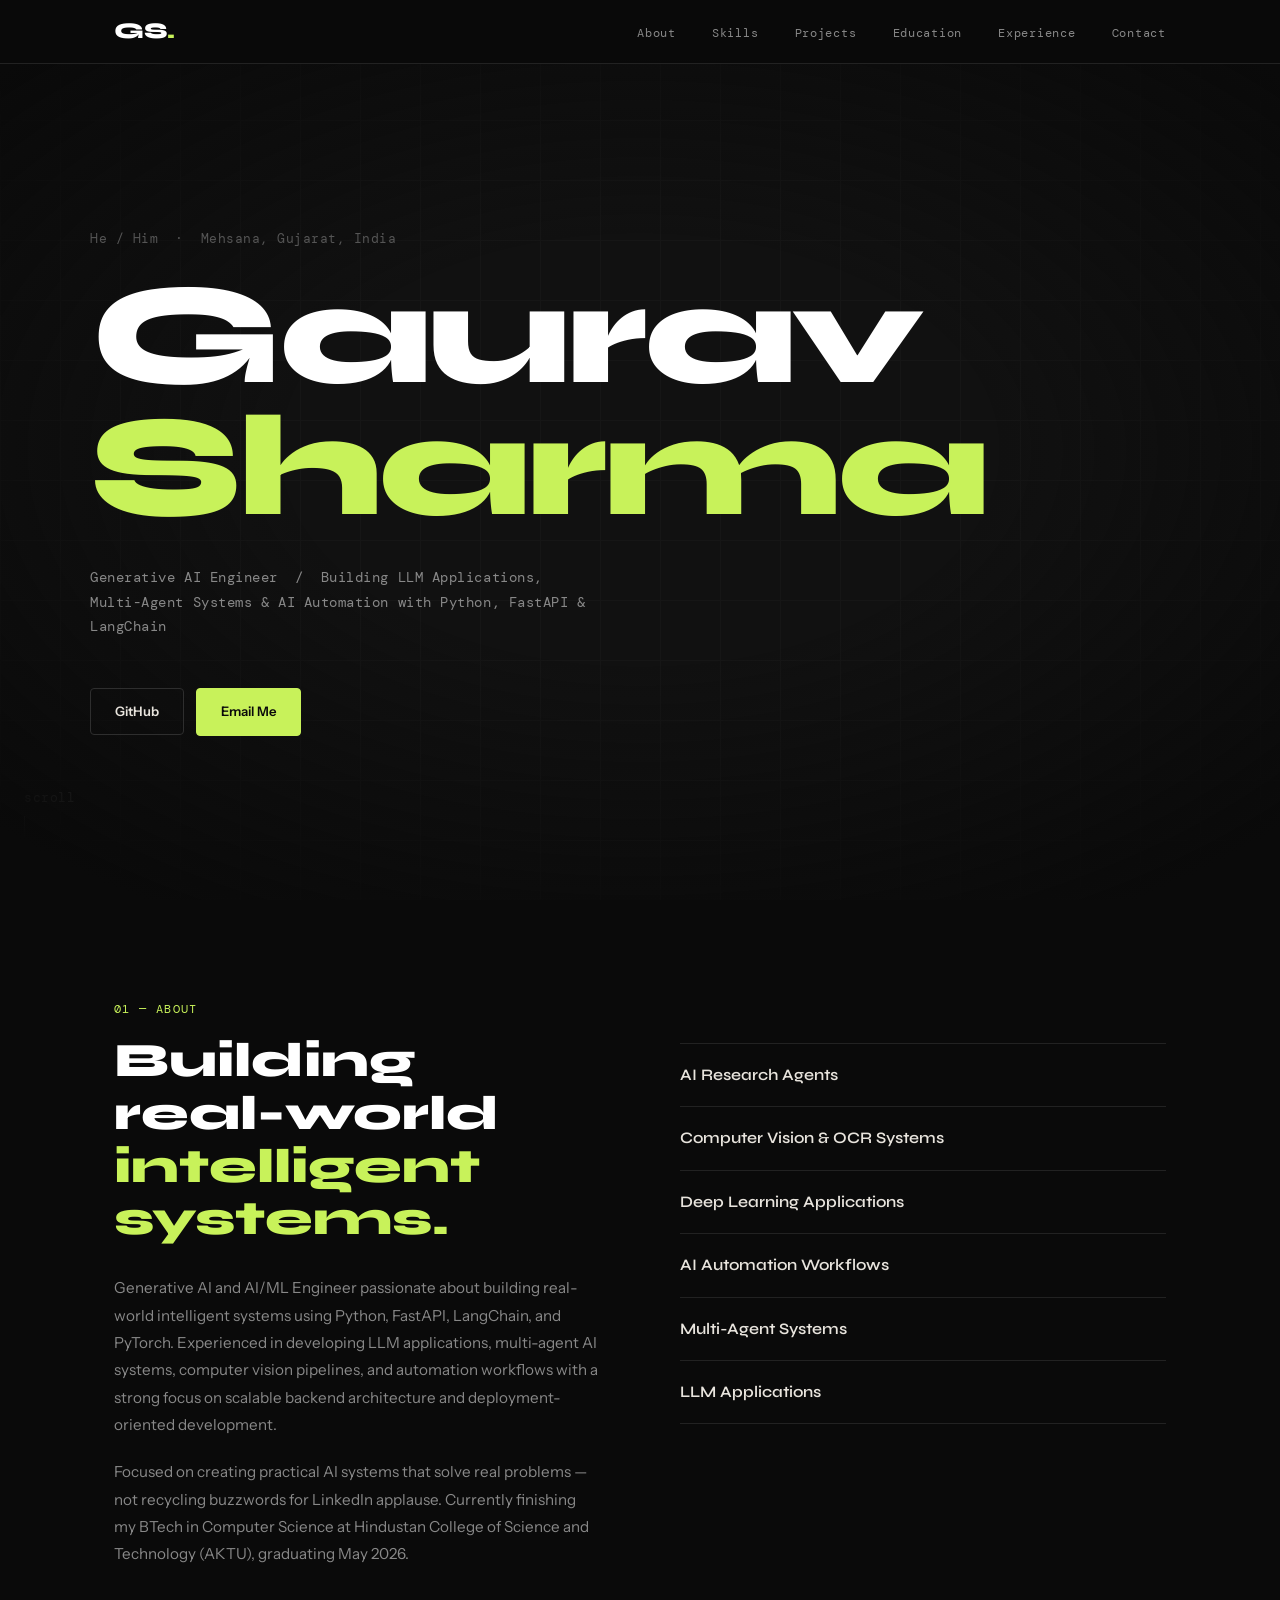
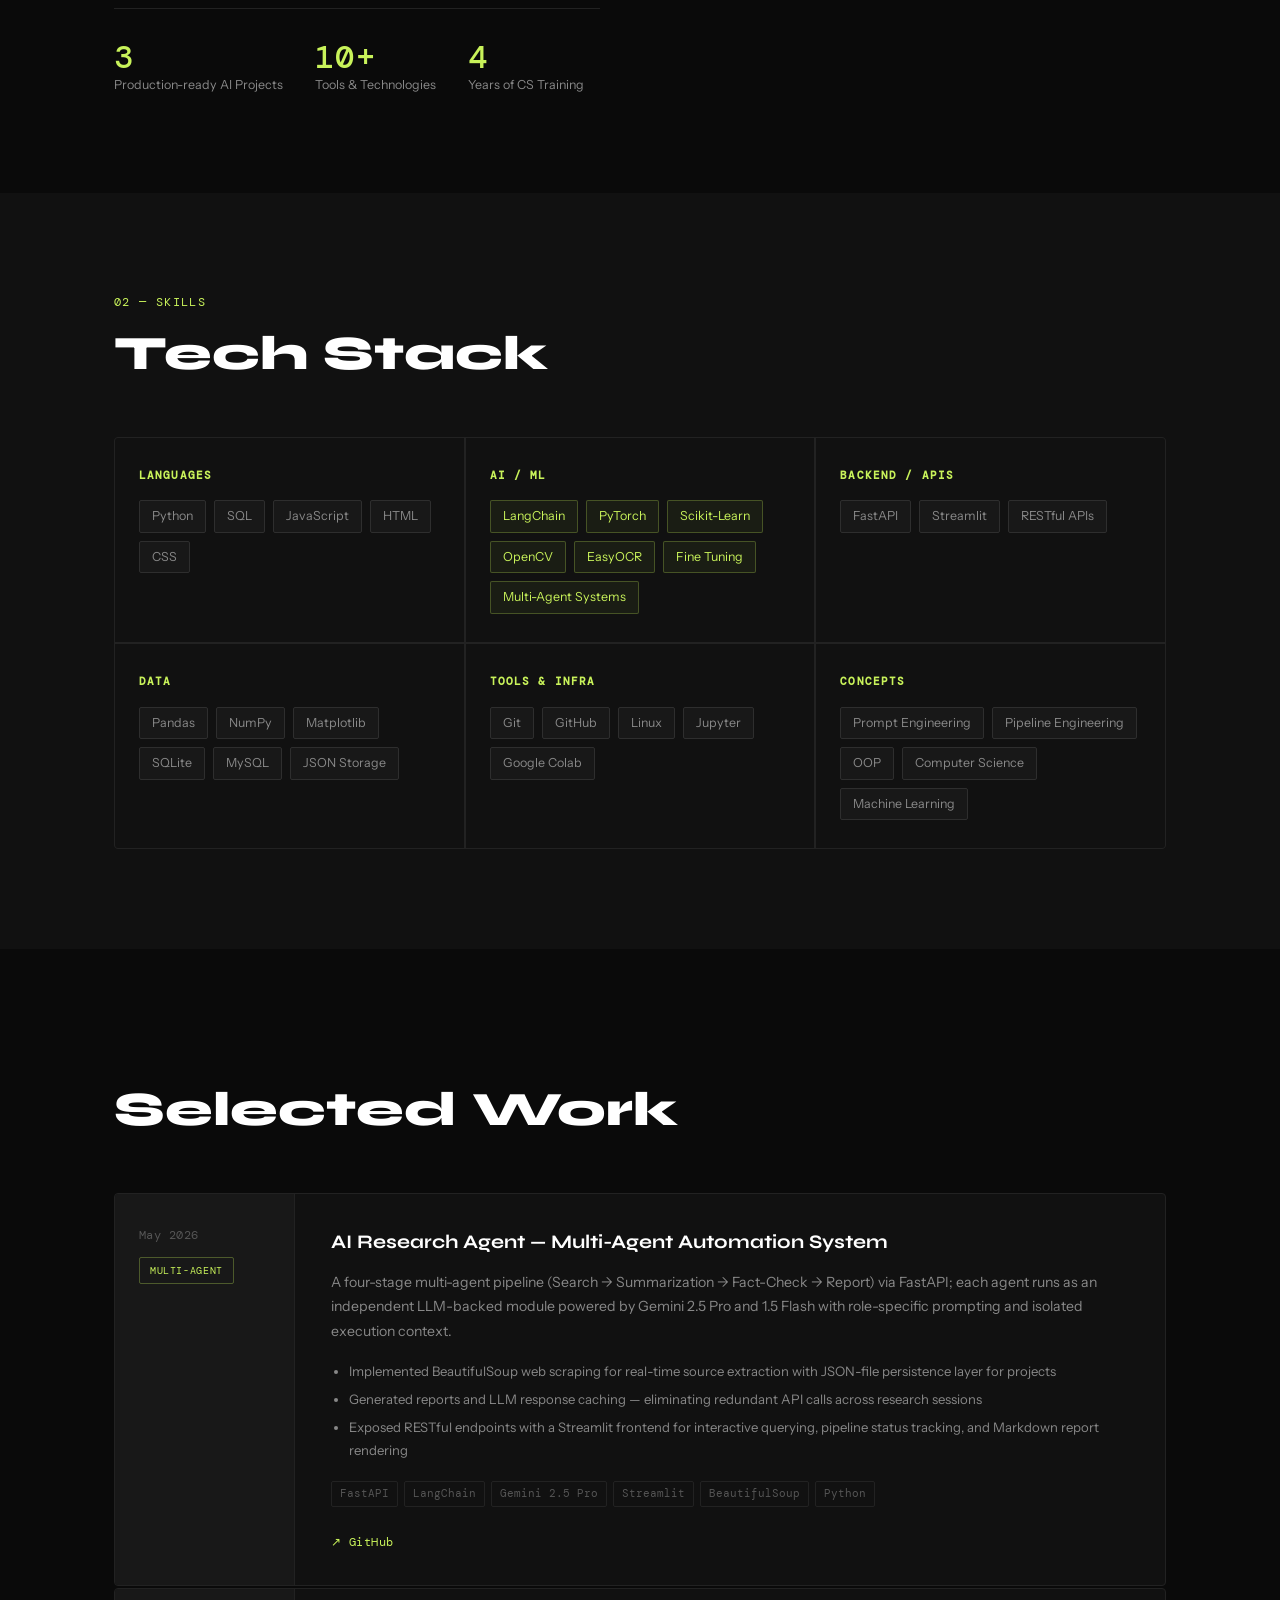
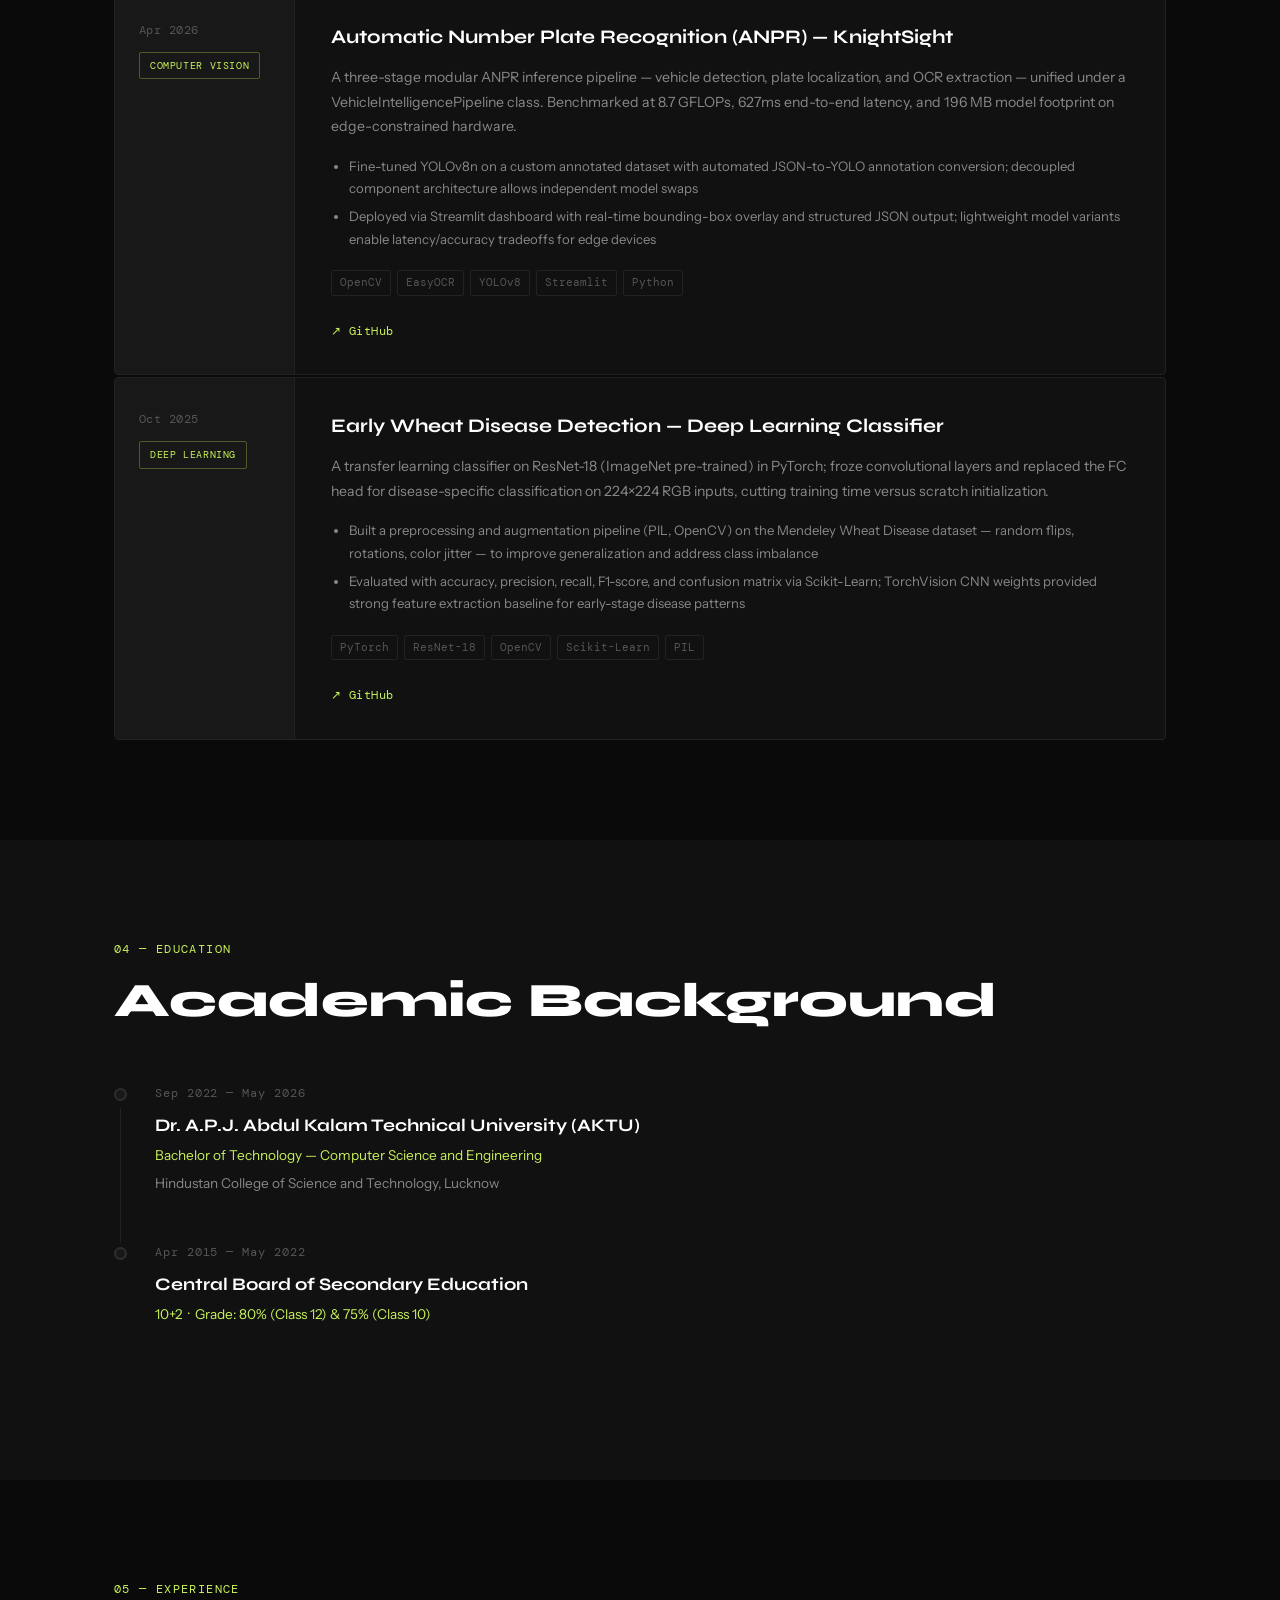
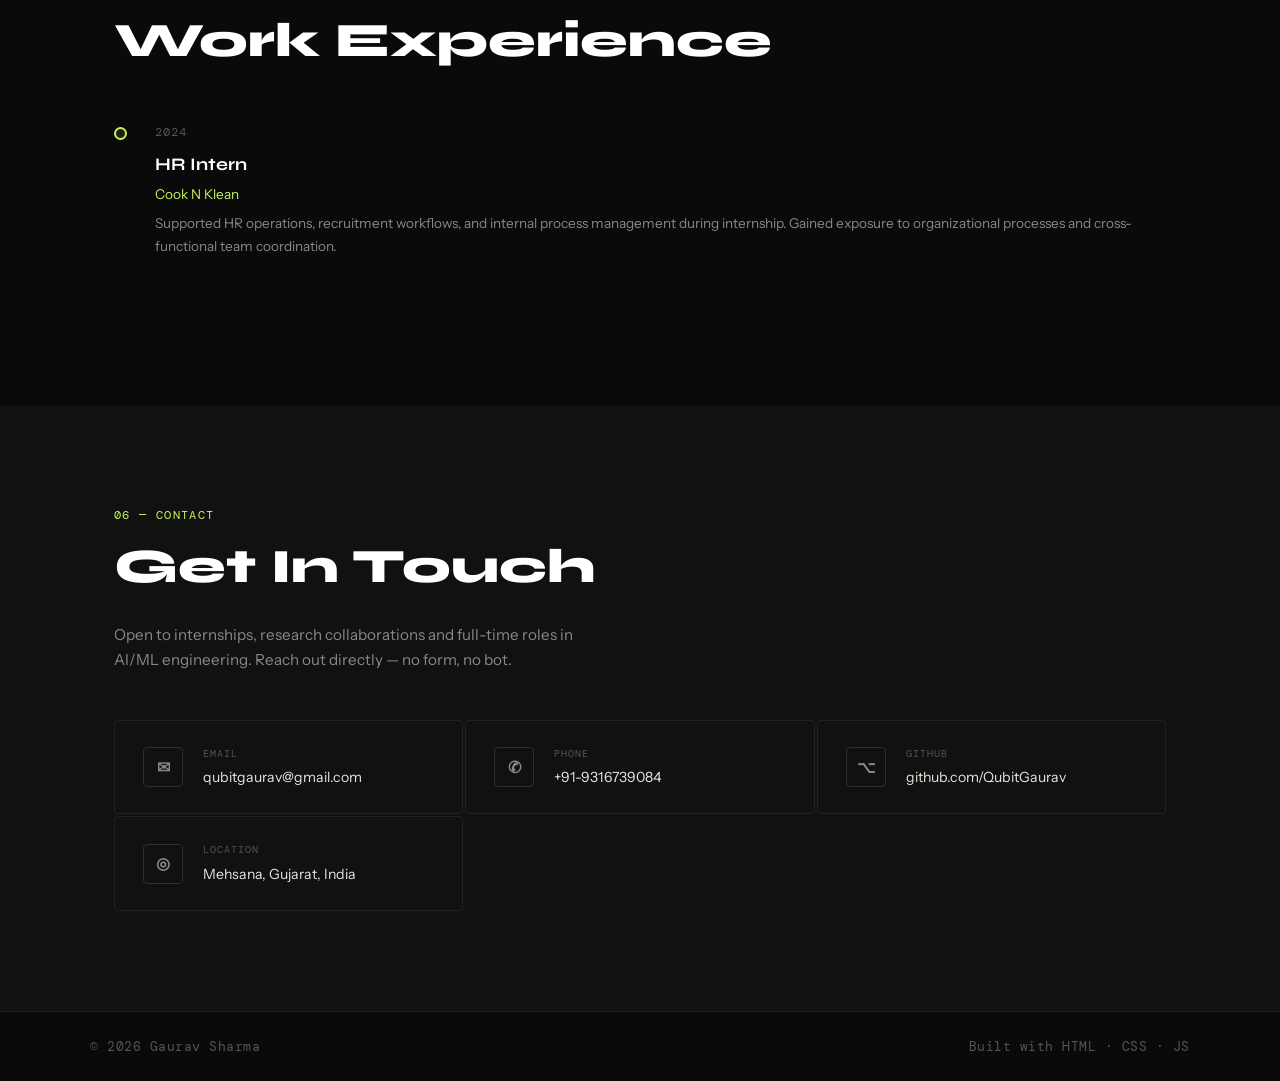
==== index.html @ 3c61085f "Adding Files" ====
<!DOCTYPE html>
<html lang="en">
<head>
  <meta charset="UTF-8" />
  <meta name="viewport" content="width=device-width, initial-scale=1.0" />
  <title>Gaurav Sharma — Generative AI Engineer</title>
  <link rel="stylesheet" href="style.css" />
  <link rel="preconnect" href="https://fonts.googleapis.com" />
  <link href="https://fonts.googleapis.com/css2?family=Syne:wght@400;600;700;800&family=DM+Mono:wght@300;400;500&family=Instrument+Sans:wght@400;500;600&display=swap" rel="stylesheet" />
</head>
<body>

  <!-- ============ NAVIGATION ============ -->
  <nav id="navbar">
    <div class="nav-inner">
      <a href="#hero" class="nav-logo">GS<span class="dot">.</span></a>
      <button class="hamburger" id="hamburger" aria-label="Toggle menu">
        <span></span><span></span><span></span>
      </button>
      <ul class="nav-links" id="nav-links">
        <li><a href="#about">About</a></li>
        <li><a href="#skills">Skills</a></li>
        <li><a href="#projects">Projects</a></li>
        <li><a href="#education">Education</a></li>
        <li><a href="#experience">Experience</a></li>
        <li><a href="#contact">Contact</a></li>
      </ul>
    </div>
  </nav>

  <!-- ============ HERO ============ -->
  <section id="hero">
    <div class="hero-bg-grid"></div>
    <div class="hero-content">
      <p class="hero-tag mono">He / Him &nbsp;·&nbsp; Mehsana, Gujarat, India</p>
      <h1 class="hero-name">Gaurav<br /><em>Sharma</em></h1>
      <p class="hero-title mono">
        Generative AI Engineer &nbsp;/&nbsp; Building LLM Applications,<br />
        Multi-Agent Systems &amp; AI Automation with Python, FastAPI &amp; LangChain
      </p>
      <div class="hero-cta">
        <a href="https://github.com/QubitGaurav" target="_blank" class="btn btn-outline">GitHub</a>
        <a href="mailto:qubitgaurav@gmail.com" class="btn btn-solid">Email Me</a>
      </div>
    </div>
    <div class="hero-scroll-indicator">
      <span class="mono">scroll</span>
      <div class="scroll-line"></div>
    </div>
  </section>

  <!-- ============ ABOUT ============ -->
  <section id="about">
    <div class="container">
      <div class="section-label mono">01 — About</div>
      <div class="about-grid">
        <div class="about-text">
          <h2>Building real-world<br /><em>intelligent systems.</em></h2>
          <p>
            Generative AI and AI/ML Engineer passionate about building real-world intelligent
            systems using Python, FastAPI, LangChain, and PyTorch. Experienced in developing
            LLM applications, multi-agent AI systems, computer vision pipelines, and automation
            workflows with a strong focus on scalable backend architecture and deployment-oriented
            development.
          </p>
          <p>
            Focused on creating practical AI systems that solve real problems — not recycling
            buzzwords for LinkedIn applause. Currently finishing my BTech in Computer Science
            at Hindustan College of Science and Technology (AKTU), graduating May 2026.
          </p>
          <div class="about-highlights">
            <div class="highlight-item">
              <span class="highlight-num mono">3</span>
              <span>Production-ready AI Projects</span>
            </div>
            <div class="highlight-item">
              <span class="highlight-num mono">10+</span>
              <span>Tools &amp; Technologies</span>
            </div>
            <div class="highlight-item">
              <span class="highlight-num mono">4</span>
              <span>Years of CS Training</span>
            </div>
          </div>
        </div>
        <div class="about-domains">
          <div class="domain-card">AI Research Agents</div>
          <div class="domain-card">Computer Vision &amp; OCR Systems</div>
          <div class="domain-card">Deep Learning Applications</div>
          <div class="domain-card">AI Automation Workflows</div>
          <div class="domain-card">Multi-Agent Systems</div>
          <div class="domain-card">LLM Applications</div>
        </div>
      </div>
    </div>
  </section>

  <!-- ============ SKILLS ============ -->
  <section id="skills">
    <div class="container">
      <div class="section-label mono">02 — Skills</div>
      <h2>Tech Stack</h2>

      <div class="skills-grid">
        <!-- Languages -->
        <div class="skill-group">
          <h3 class="mono">Languages</h3>
          <div class="skill-tags">
            <span class="tag">Python</span>
            <span class="tag">SQL</span>
            <span class="tag">JavaScript</span>
            <span class="tag">HTML</span>
            <span class="tag">CSS</span>
          </div>
        </div>

        <!-- AI / ML -->
        <div class="skill-group">
          <h3 class="mono">AI / ML</h3>
          <div class="skill-tags">
            <span class="tag accent">LangChain</span>
            <span class="tag accent">PyTorch</span>
            <span class="tag accent">Scikit-Learn</span>
            <span class="tag accent">OpenCV</span>
            <span class="tag accent">EasyOCR</span>
            <span class="tag accent">Fine Tuning</span>
            <span class="tag accent">Multi-Agent Systems</span>
          </div>
        </div>

        <!-- Backend / APIs -->
        <div class="skill-group">
          <h3 class="mono">Backend / APIs</h3>
          <div class="skill-tags">
            <span class="tag">FastAPI</span>
            <span class="tag">Streamlit</span>
            <span class="tag">RESTful APIs</span>
          </div>
        </div>

        <!-- Data -->
        <div class="skill-group">
          <h3 class="mono">Data</h3>
          <div class="skill-tags">
            <span class="tag">Pandas</span>
            <span class="tag">NumPy</span>
            <span class="tag">Matplotlib</span>
            <span class="tag">SQLite</span>
            <span class="tag">MySQL</span>
            <span class="tag">JSON Storage</span>
          </div>
        </div>

        <!-- Tools & Infra -->
        <div class="skill-group">
          <h3 class="mono">Tools &amp; Infra</h3>
          <div class="skill-tags">
            <span class="tag">Git</span>
            <span class="tag">GitHub</span>
            <span class="tag">Linux</span>
            <span class="tag">Jupyter</span>
            <span class="tag">Google Colab</span>
          </div>
        </div>

        <!-- Concepts -->
        <div class="skill-group">
          <h3 class="mono">Concepts</h3>
          <div class="skill-tags">
            <span class="tag">Prompt Engineering</span>
            <span class="tag">Pipeline Engineering</span>
            <span class="tag">OOP</span>
            <span class="tag">Computer Science</span>
            <span class="tag">Machine Learning</span>
          </div>
        </div>
      </div>
    </div>
  </section>

  <!-- ============ PROJECTS ============ -->
  <section id="projects">
    <div class="container">
      <div class="section-label mono">03 — Projects</div>
      <h2>Selected Work</h2>

      <div class="projects-list">

        <!-- Project 1 -->
        <article class="project-card">
          <div class="project-meta">
            <span class="project-date mono">May 2026</span>
            <span class="project-badge">Multi-Agent</span>
          </div>
          <div class="project-body">
            <h3>AI Research Agent — Multi-Agent Automation System</h3>
            <p>
              A four-stage multi-agent pipeline (Search → Summarization → Fact-Check → Report)
              via FastAPI; each agent runs as an independent LLM-backed module powered by
              Gemini 2.5 Pro and 1.5 Flash with role-specific prompting and isolated execution context.
            </p>
            <ul>
              <li>Implemented BeautifulSoup web scraping for real-time source extraction with JSON-file persistence layer for projects</li>
              <li>Generated reports and LLM response caching — eliminating redundant API calls across research sessions</li>
              <li>Exposed RESTful endpoints with a Streamlit frontend for interactive querying, pipeline status tracking, and Markdown report rendering</li>
            </ul>
            <div class="project-stack">
              <span>FastAPI</span><span>LangChain</span><span>Gemini 2.5 Pro</span><span>Streamlit</span><span>BeautifulSoup</span><span>Python</span>
            </div>
            <a href="https://github.com/QubitGaurav/AI_Research_Agent" target="_blank" class="project-link mono">↗ GitHub</a>
          </div>
        </article>

        <!-- Project 2 -->
        <article class="project-card">
          <div class="project-meta">
            <span class="project-date mono">Apr 2026</span>
            <span class="project-badge">Computer Vision</span>
          </div>
          <div class="project-body">
            <h3>Automatic Number Plate Recognition (ANPR) — KnightSight</h3>
            <p>
              A three-stage modular ANPR inference pipeline — vehicle detection, plate localization,
              and OCR extraction — unified under a VehicleIntelligencePipeline class. Benchmarked at
              8.7 GFLOPs, 627ms end-to-end latency, and 196 MB model footprint on edge-constrained hardware.
            </p>
            <ul>
              <li>Fine-tuned YOLOv8n on a custom annotated dataset with automated JSON-to-YOLO annotation conversion; decoupled component architecture allows independent model swaps</li>
              <li>Deployed via Streamlit dashboard with real-time bounding-box overlay and structured JSON output; lightweight model variants enable latency/accuracy tradeoffs for edge devices</li>
            </ul>
            <div class="project-stack">
              <span>OpenCV</span><span>EasyOCR</span><span>YOLOv8</span><span>Streamlit</span><span>Python</span>
            </div>
            <a href="https://github.com/QubitGaurav/ANPR" target="_blank" class="project-link mono">↗ GitHub</a>
          </div>
        </article>

        <!-- Project 3 -->
        <article class="project-card">
          <div class="project-meta">
            <span class="project-date mono">Oct 2025</span>
            <span class="project-badge">Deep Learning</span>
          </div>
          <div class="project-body">
            <h3>Early Wheat Disease Detection — Deep Learning Classifier</h3>
            <p>
              A transfer learning classifier on ResNet-18 (ImageNet pre-trained) in PyTorch; froze
              convolutional layers and replaced the FC head for disease-specific classification on
              224×224 RGB inputs, cutting training time versus scratch initialization.
            </p>
            <ul>
              <li>Built a preprocessing and augmentation pipeline (PIL, OpenCV) on the Mendeley Wheat Disease dataset — random flips, rotations, color jitter — to improve generalization and address class imbalance</li>
              <li>Evaluated with accuracy, precision, recall, F1-score, and confusion matrix via Scikit-Learn; TorchVision CNN weights provided strong feature extraction baseline for early-stage disease patterns</li>
            </ul>
            <div class="project-stack">
              <span>PyTorch</span><span>ResNet-18</span><span>OpenCV</span><span>Scikit-Learn</span><span>PIL</span>
            </div>
            <a href="https://github.com/QubitGaurav/Early_Wheat_Disease" target="_blank" class="project-link mono">↗ GitHub</a>
          </div>
        </article>

      </div>
    </div>
  </section>

  <!-- ============ EDUCATION ============ -->
  <section id="education">
    <div class="container">
      <div class="section-label mono">04 — Education</div>
      <h2>Academic Background</h2>

      <div class="timeline">
        <div class="timeline-item">
          <div class="timeline-dot"></div>
          <div class="timeline-content">
            <div class="timeline-date mono">Sep 2022 — May 2026</div>
            <h3>Dr. A.P.J. Abdul Kalam Technical University (AKTU)</h3>
            <p class="timeline-sub">Bachelor of Technology — Computer Science and Engineering</p>
            <p class="timeline-detail">Hindustan College of Science and Technology, Lucknow</p>
          </div>
        </div>
        <div class="timeline-item">
          <div class="timeline-dot"></div>
          <div class="timeline-content">
            <div class="timeline-date mono">Apr 2015 — May 2022</div>
            <h3>Central Board of Secondary Education</h3>
            <p class="timeline-sub">10+2 &nbsp;·&nbsp; Grade: 80% (Class 12) &amp; 75% (Class 10)</p>
          </div>
        </div>
      </div>
    </div>
  </section>

  <!-- ============ EXPERIENCE ============ -->
  <section id="experience">
    <div class="container">
      <div class="section-label mono">05 — Experience</div>
      <h2>Work Experience</h2>

      <div class="timeline">
        <div class="timeline-item">
          <div class="timeline-dot accent-dot"></div>
          <div class="timeline-content">
            <div class="timeline-date mono">2024</div>
            <h3>HR Intern</h3>
            <p class="timeline-sub">Cook N Klean</p>
            <p class="timeline-detail">
              Supported HR operations, recruitment workflows, and internal process management
              during internship. Gained exposure to organizational processes and cross-functional
              team coordination.
            </p>
          </div>
        </div>
      </div>
    </div>
  </section>

  <!-- ============ CONTACT ============ -->
  <section id="contact">
    <div class="container">
      <div class="section-label mono">06 — Contact</div>
      <h2>Get In Touch</h2>
      <p class="contact-intro">
        Open to internships, research collaborations and full-time roles in AI/ML engineering.
        Reach out directly — no form, no bot.
      </p>

      <div class="contact-grid">
        <a href="mailto:qubitgaurav@gmail.com" class="contact-card">
          <span class="contact-icon">✉</span>
          <div>
            <div class="contact-label mono">Email</div>
            <div class="contact-value">qubitgaurav@gmail.com</div>
          </div>
        </a>
        <a href="tel:+91-9316739084" class="contact-card">
          <span class="contact-icon">✆</span>
          <div>
            <div class="contact-label mono">Phone</div>
            <div class="contact-value">+91-9316739084</div>
          </div>
        </a>
        <a href="https://github.com/QubitGaurav" target="_blank" class="contact-card">
          <span class="contact-icon">⌥</span>
          <div>
            <div class="contact-label mono">GitHub</div>
            <div class="contact-value">github.com/QubitGaurav</div>
          </div>
        </a>
        <div class="contact-card no-link">
          <span class="contact-icon">◎</span>
          <div>
            <div class="contact-label mono">Location</div>
            <div class="contact-value">Mehsana, Gujarat, India</div>
          </div>
        </div>
      </div>
    </div>
  </section>

  <!-- ============ FOOTER ============ -->
  <footer>
    <div class="footer-inner">
      <span class="mono">© 2026 Gaurav Sharma</span>
      <span class="mono footer-right">Built with HTML · CSS · JS</span>
    </div>
  </footer>

  <script src="script.js"></script>
</body>
</html>
---- style.css ----
/* ============================================================
   GAURAV SHARMA — PORTFOLIO STYLESHEET
   Theme: Dark industrial / terminal-meets-editorial
   Fonts: Syne (display) + DM Mono (code) + Instrument Sans (body)
   ============================================================ */

/* ── CSS Variables ── */
:root {
  --bg:        #0a0a0a;
  --bg-2:      #111111;
  --bg-3:      #181818;
  --border:    #222222;
  --border-2:  #2e2e2e;
  --text:      #e8e4dd;
  --text-2:    #888888;
  --text-3:    #555555;
  --accent:    #c8f25a;   /* electric lime — the one pop of color */
  --accent-dim: #8ab83a;
  --white:     #ffffff;

  --font-display: 'Syne', sans-serif;
  --font-mono:    'DM Mono', monospace;
  --font-body:    'Instrument Sans', sans-serif;

  --max-w: 1100px;
  --nav-h: 64px;
  --radius: 4px;
  --transition: 0.25s ease;
}

/* ── Reset ── */
*, *::before, *::after { box-sizing: border-box; margin: 0; padding: 0; }
html { scroll-behavior: smooth; font-size: 16px; }
body {
  background: var(--bg);
  color: var(--text);
  font-family: var(--font-body);
  line-height: 1.65;
  overflow-x: hidden;
  -webkit-font-smoothing: antialiased;
}
a { color: inherit; text-decoration: none; }
ul { list-style: none; }
img { display: block; max-width: 100%; }

/* ── Utility ── */
.mono { font-family: var(--font-mono); font-size: 0.8rem; letter-spacing: 0.04em; }
.container { max-width: var(--max-w); margin: 0 auto; padding: 0 24px; }

/* ── Section common ── */
section {
  padding: 100px 0;
}
section:nth-child(even) { background: var(--bg-2); }

.section-label {
  color: var(--accent);
  font-size: 0.72rem;
  letter-spacing: 0.12em;
  text-transform: uppercase;
  margin-bottom: 16px;
}

section h2 {
  font-family: var(--font-display);
  font-size: clamp(2rem, 4vw, 3rem);
  font-weight: 800;
  line-height: 1.1;
  margin-bottom: 56px;
  color: var(--white);
}
section h2 em {
  font-style: normal;
  color: var(--accent);
}


/* ================================================================
   NAVIGATION
   ================================================================ */
#navbar {
  position: fixed;
  top: 0; left: 0; right: 0;
  z-index: 100;
  height: var(--nav-h);
  background: rgba(10, 10, 10, 0.85);
  backdrop-filter: blur(12px);
  border-bottom: 1px solid var(--border);
  transition: border-color var(--transition);
}
#navbar.scrolled { border-bottom-color: var(--border-2); }

.nav-inner {
  max-width: var(--max-w);
  margin: 0 auto;
  padding: 0 24px;
  height: 100%;
  display: flex;
  align-items: center;
  justify-content: space-between;
}

.nav-logo {
  font-family: var(--font-display);
  font-size: 1.4rem;
  font-weight: 800;
  color: var(--white);
  letter-spacing: -0.02em;
}
.nav-logo .dot { color: var(--accent); }

.nav-links {
  display: flex;
  gap: 36px;
  align-items: center;
}
.nav-links a {
  font-family: var(--font-mono);
  font-size: 0.78rem;
  letter-spacing: 0.06em;
  color: var(--text-2);
  transition: color var(--transition);
}
.nav-links a:hover { color: var(--accent); }

.hamburger {
  display: none;
  flex-direction: column;
  gap: 5px;
  background: none;
  border: none;
  cursor: pointer;
  padding: 4px;
}
.hamburger span {
  display: block;
  width: 24px;
  height: 2px;
  background: var(--text);
  transition: transform var(--transition), opacity var(--transition);
}
.hamburger.open span:nth-child(1) { transform: translateY(7px) rotate(45deg); }
.hamburger.open span:nth-child(2) { opacity: 0; }
.hamburger.open span:nth-child(3) { transform: translateY(-7px) rotate(-45deg); }


/* ================================================================
   HERO
   ================================================================ */
#hero {
  position: relative;
  min-height: 100vh;
  display: flex;
  align-items: center;
  padding: var(--nav-h) 24px 0;
  overflow: hidden;
}

/* Background grid */
.hero-bg-grid {
  position: absolute;
  inset: 0;
  background-image:
    linear-gradient(var(--border) 1px, transparent 1px),
    linear-gradient(90deg, var(--border) 1px, transparent 1px);
  background-size: 60px 60px;
  opacity: 0.35;
  pointer-events: none;
}
#hero::after {
  content: '';
  position: absolute;
  inset: 0;
  background: radial-gradient(ellipse 70% 60% at 50% 50%, transparent 40%, var(--bg) 100%);
  pointer-events: none;
}

.hero-content {
  position: relative;
  z-index: 1;
  max-width: var(--max-w);
  margin: 0 auto;
  width: 100%;
}

.hero-tag {
  color: var(--text-3);
  margin-bottom: 20px;
  animation: fadeUp 0.7s ease both;
}

.hero-name {
  font-family: var(--font-display);
  font-size: clamp(4rem, 12vw, 9rem);
  font-weight: 800;
  line-height: 0.92;
  letter-spacing: -0.03em;
  color: var(--white);
  margin-bottom: 32px;
  animation: fadeUp 0.7s 0.1s ease both;
}
.hero-name em {
  font-style: normal;
  color: var(--accent);
  display: block;
}

.hero-title {
  color: var(--text-2);
  font-size: 0.85rem;
  line-height: 1.8;
  max-width: 560px;
  margin-bottom: 48px;
  animation: fadeUp 0.7s 0.2s ease both;
}

.hero-cta {
  display: flex;
  flex-wrap: wrap;
  gap: 12px;
  animation: fadeUp 0.7s 0.3s ease both;
}

/* Buttons */
.btn {
  display: inline-flex;
  align-items: center;
  gap: 8px;
  padding: 12px 24px;
  border-radius: var(--radius);
  font-size: 0.82rem;
  font-weight: 600;
  cursor: pointer;
  transition: all var(--transition);
  border: 1px solid transparent;
}
.btn-solid {
  background: var(--accent);
  color: #0a0a0a;
  border-color: var(--accent);
}
.btn-solid:hover { background: #b5e04a; border-color: #b5e04a; }

.btn-outline {
  border-color: var(--border-2);
  color: var(--text);
  background: transparent;
}
.btn-outline:hover { border-color: var(--accent); color: var(--accent); }

.btn-ghost {
  color: var(--text-2);
  border-color: transparent;
  padding: 12px 16px;
}
.btn-ghost:hover { color: var(--accent); }

/* Scroll indicator */
.hero-scroll-indicator {
  position: absolute;
  bottom: 36px;
  left: 24px;
  display: flex;
  flex-direction: column;
  align-items: flex-start;
  gap: 8px;
  color: var(--text-3);
  animation: fadeUp 1s 0.5s ease both;
}
.scroll-line {
  width: 1px;
  height: 48px;
  background: linear-gradient(to bottom, var(--text-3), transparent);
  animation: scrollPulse 2s ease-in-out infinite;
}


/* ================================================================
   ABOUT
   ================================================================ */
.about-grid {
  display: grid;
  grid-template-columns: 1fr 1fr;
  gap: 80px;
  align-items: start;
}

.about-text h2 {
  margin-bottom: 28px;
}
.about-text p {
  color: var(--text-2);
  font-size: 0.95rem;
  margin-bottom: 20px;
  line-height: 1.8;
}

.about-highlights {
  display: flex;
  gap: 32px;
  margin-top: 40px;
  padding-top: 32px;
  border-top: 1px solid var(--border);
  flex-wrap: wrap;
}
.highlight-item {
  display: flex;
  flex-direction: column;
  gap: 4px;
}
.highlight-num {
  font-size: 2rem;
  font-weight: 500;
  color: var(--accent);
  line-height: 1;
}
.highlight-item span:last-child {
  color: var(--text-2);
  font-size: 0.78rem;
  line-height: 1.3;
}

.about-domains {
  display: flex;
  flex-direction: column;
  gap: 0;
  padding-top: 8px;
}
.domain-card {
  padding: 18px 0;
  border-bottom: 1px solid var(--border);
  font-family: var(--font-display);
  font-weight: 600;
  font-size: 1rem;
  color: var(--text);
  transition: color var(--transition), padding-left var(--transition);
  cursor: default;
}
.domain-card:first-child { border-top: 1px solid var(--border); }
.domain-card:hover {
  color: var(--accent);
  padding-left: 10px;
}


/* ================================================================
   SKILLS
   ================================================================ */
.skills-grid {
  display: grid;
  grid-template-columns: repeat(3, 1fr);
  gap: 2px;
  background: var(--border);
  border: 1px solid var(--border);
  border-radius: var(--radius);
  overflow: hidden;
}

.skill-group {
  background: var(--bg-2);
  padding: 28px 24px;
}
#skills .skill-group h3 {
  font-size: 0.7rem;
  color: var(--accent);
  letter-spacing: 0.1em;
  text-transform: uppercase;
  margin-bottom: 16px;
}

.skill-tags {
  display: flex;
  flex-wrap: wrap;
  gap: 8px;
}

.tag {
  display: inline-block;
  padding: 5px 12px;
  border: 1px solid var(--border-2);
  border-radius: 2px;
  font-size: 0.78rem;
  color: var(--text-2);
  background: var(--bg-3);
  transition: all var(--transition);
}
.tag:hover {
  border-color: var(--border-2);
  color: var(--text);
}
.tag.accent {
  border-color: rgba(200, 242, 90, 0.25);
  color: var(--accent);
  background: rgba(200, 242, 90, 0.05);
}
.tag.accent:hover {
  background: rgba(200, 242, 90, 0.12);
}


/* ================================================================
   PROJECTS
   ================================================================ */
.projects-list {
  display: flex;
  flex-direction: column;
  gap: 2px;
}

.project-card {
  display: grid;
  grid-template-columns: 180px 1fr;
  background: var(--bg-2);
  border: 1px solid var(--border);
  border-radius: var(--radius);
  overflow: hidden;
  transition: border-color var(--transition);
}
.project-card:hover { border-color: var(--border-2); }

.project-meta {
  padding: 32px 24px;
  border-right: 1px solid var(--border);
  display: flex;
  flex-direction: column;
  gap: 12px;
  background: var(--bg-3);
}

.project-date { color: var(--text-3); font-size: 0.72rem; }
.project-badge {
  display: inline-block;
  padding: 4px 10px;
  border: 1px solid rgba(200, 242, 90, 0.3);
  border-radius: 2px;
  font-family: var(--font-mono);
  font-size: 0.65rem;
  color: var(--accent);
  letter-spacing: 0.06em;
  text-transform: uppercase;
  width: fit-content;
}

.project-body {
  padding: 32px 36px;
}
.project-body h3 {
  font-family: var(--font-display);
  font-size: 1.2rem;
  font-weight: 700;
  color: var(--white);
  margin-bottom: 12px;
}
.project-body > p {
  color: var(--text-2);
  font-size: 0.88rem;
  margin-bottom: 16px;
  line-height: 1.75;
}
.project-body ul {
  list-style: disc;
  padding-left: 18px;
  color: var(--text-2);
  font-size: 0.82rem;
  line-height: 1.7;
  margin-bottom: 20px;
}
.project-body ul li { margin-bottom: 6px; }

.project-stack {
  display: flex;
  flex-wrap: wrap;
  gap: 6px;
  margin-bottom: 20px;
}
.project-stack span {
  font-family: var(--font-mono);
  font-size: 0.68rem;
  color: var(--text-3);
  border: 1px solid var(--border);
  padding: 3px 8px;
  border-radius: 2px;
}

.project-link {
  color: var(--accent);
  font-size: 0.78rem;
  transition: opacity var(--transition);
}
.project-link:hover { opacity: 0.7; }


/* ================================================================
   EDUCATION & EXPERIENCE — TIMELINE
   ================================================================ */
.timeline {
  display: flex;
  flex-direction: column;
  gap: 0;
}

.timeline-item {
  display: flex;
  gap: 28px;
  padding-bottom: 48px;
  position: relative;
}
.timeline-item::before {
  content: '';
  position: absolute;
  left: 6px;
  top: 24px;
  bottom: 0;
  width: 1px;
  background: var(--border);
}
.timeline-item:last-child::before { display: none; }

.timeline-dot {
  width: 13px;
  height: 13px;
  border-radius: 50%;
  background: var(--bg-3);
  border: 2px solid var(--border-2);
  flex-shrink: 0;
  margin-top: 4px;
  transition: border-color var(--transition);
}
.timeline-item:hover .timeline-dot { border-color: var(--text-2); }
.accent-dot { border-color: var(--accent) !important; background: rgba(200, 242, 90, 0.1) !important; }

.timeline-content { flex: 1; }
.timeline-date {
  color: var(--text-3);
  font-size: 0.72rem;
  margin-bottom: 8px;
  letter-spacing: 0.08em;
}
.timeline-content h3 {
  font-family: var(--font-display);
  font-size: 1.1rem;
  font-weight: 700;
  color: var(--white);
  margin-bottom: 4px;
}
.timeline-sub {
  color: var(--accent);
  font-size: 0.85rem;
  margin-bottom: 6px;
}
.timeline-detail {
  color: var(--text-2);
  font-size: 0.85rem;
  line-height: 1.7;
}


/* ================================================================
   CONTACT
   ================================================================ */
.contact-intro {
  color: var(--text-2);
  font-size: 0.95rem;
  max-width: 500px;
  margin-bottom: 48px;
  margin-top: -28px;
}

.contact-grid {
  display: grid;
  grid-template-columns: repeat(auto-fill, minmax(280px, 1fr));
  gap: 2px;
}

.contact-card {
  display: flex;
  align-items: center;
  gap: 20px;
  padding: 24px 28px;
  background: var(--bg-2);
  border: 1px solid var(--border);
  border-radius: var(--radius);
  transition: border-color var(--transition), background var(--transition);
  cursor: pointer;
}
.contact-card:hover:not(.no-link) {
  border-color: var(--border-2);
  background: var(--bg-3);
}

.contact-icon {
  width: 40px;
  height: 40px;
  display: flex;
  align-items: center;
  justify-content: center;
  font-size: 1rem;
  font-weight: 700;
  border: 1px solid var(--border-2);
  border-radius: var(--radius);
  color: var(--text-2);
  flex-shrink: 0;
}
.contact-card:hover:not(.no-link) .contact-icon {
  border-color: var(--accent);
  color: var(--accent);
}

.contact-label {
  color: var(--text-3);
  font-size: 0.65rem;
  letter-spacing: 0.1em;
  text-transform: uppercase;
  margin-bottom: 4px;
}
.contact-value {
  font-size: 0.88rem;
  color: var(--text);
}
.contact-card:hover:not(.no-link) .contact-value { color: var(--white); }


/* ================================================================
   FOOTER
   ================================================================ */
footer {
  border-top: 1px solid var(--border);
  padding: 24px;
}
.footer-inner {
  max-width: var(--max-w);
  margin: 0 auto;
  display: flex;
  justify-content: space-between;
  align-items: center;
  color: var(--text-3);
  font-size: 0.72rem;
}


/* ================================================================
   ANIMATIONS
   ================================================================ */
@keyframes fadeUp {
  from { opacity: 0; transform: translateY(24px); }
  to   { opacity: 1; transform: translateY(0); }
}

@keyframes scrollPulse {
  0%, 100% { opacity: 0.3; transform: scaleY(1); }
  50%       { opacity: 1;   transform: scaleY(1.1); }
}

/* Reveal on scroll */
.reveal {
  opacity: 0;
  transform: translateY(32px);
  transition: opacity 0.65s ease, transform 0.65s ease;
}
.reveal.visible {
  opacity: 1;
  transform: translateY(0);
}


/* ================================================================
   RESPONSIVE
   ================================================================ */
@media (max-width: 900px) {
  .about-grid {
    grid-template-columns: 1fr;
    gap: 48px;
  }
  .skills-grid {
    grid-template-columns: repeat(2, 1fr);
  }
  .project-card {
    grid-template-columns: 1fr;
  }
  .project-meta {
    border-right: none;
    border-bottom: 1px solid var(--border);
    flex-direction: row;
    align-items: center;
  }
}

@media (max-width: 768px) {
  .nav-links {
    display: none;
    position: fixed;
    top: var(--nav-h);
    left: 0; right: 0;
    background: var(--bg);
    border-bottom: 1px solid var(--border);
    flex-direction: column;
    align-items: flex-start;
    padding: 24px;
    gap: 20px;
  }
  .nav-links.open { display: flex; }
  .hamburger { display: flex; }

  .hero-name { font-size: clamp(3rem, 14vw, 5rem); }
  .hero-cta { flex-direction: column; align-items: flex-start; }

  section { padding: 72px 0; }
  section h2 { margin-bottom: 36px; }

  .skills-grid { grid-template-columns: 1fr; }
  .project-body { padding: 24px; }
  .footer-inner { flex-direction: column; gap: 8px; text-align: center; }
}

@media (max-width: 480px) {
  .about-highlights { gap: 20px; }
  .contact-grid { grid-template-columns: 1fr; }
}
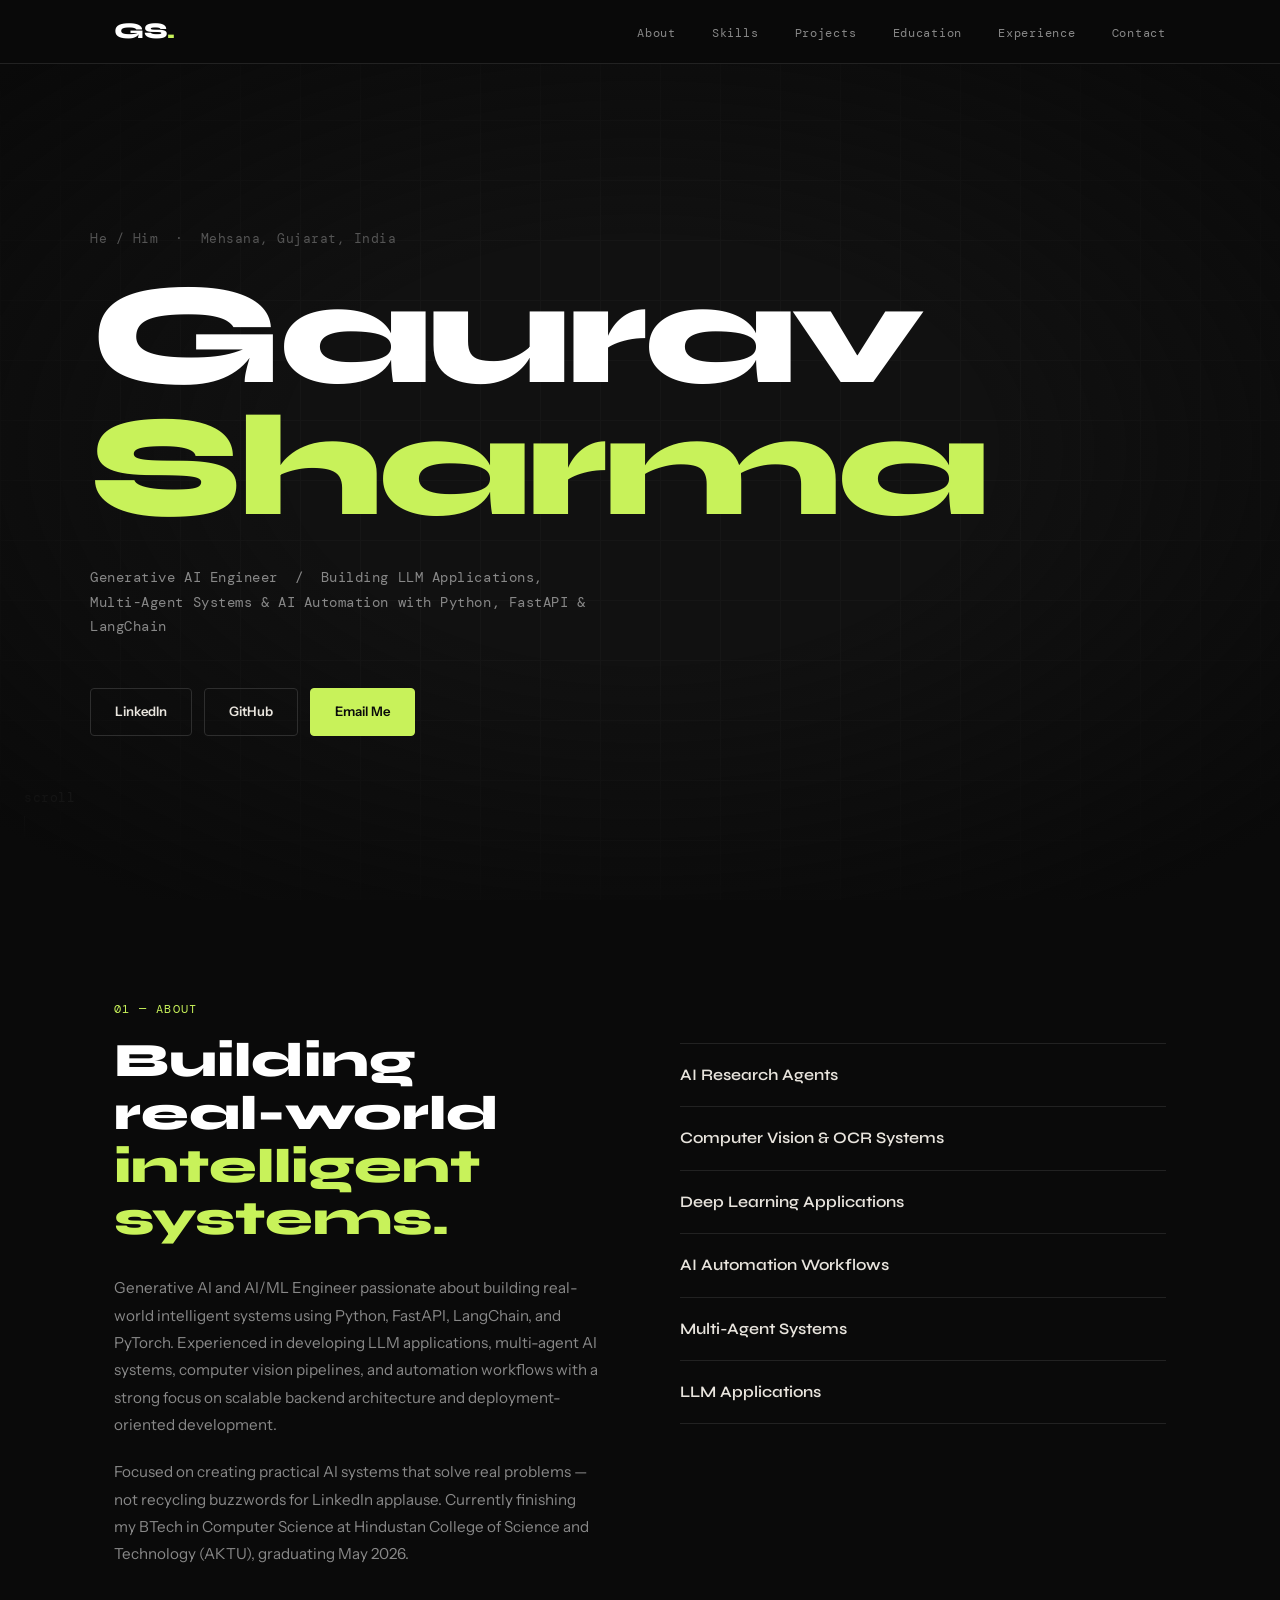
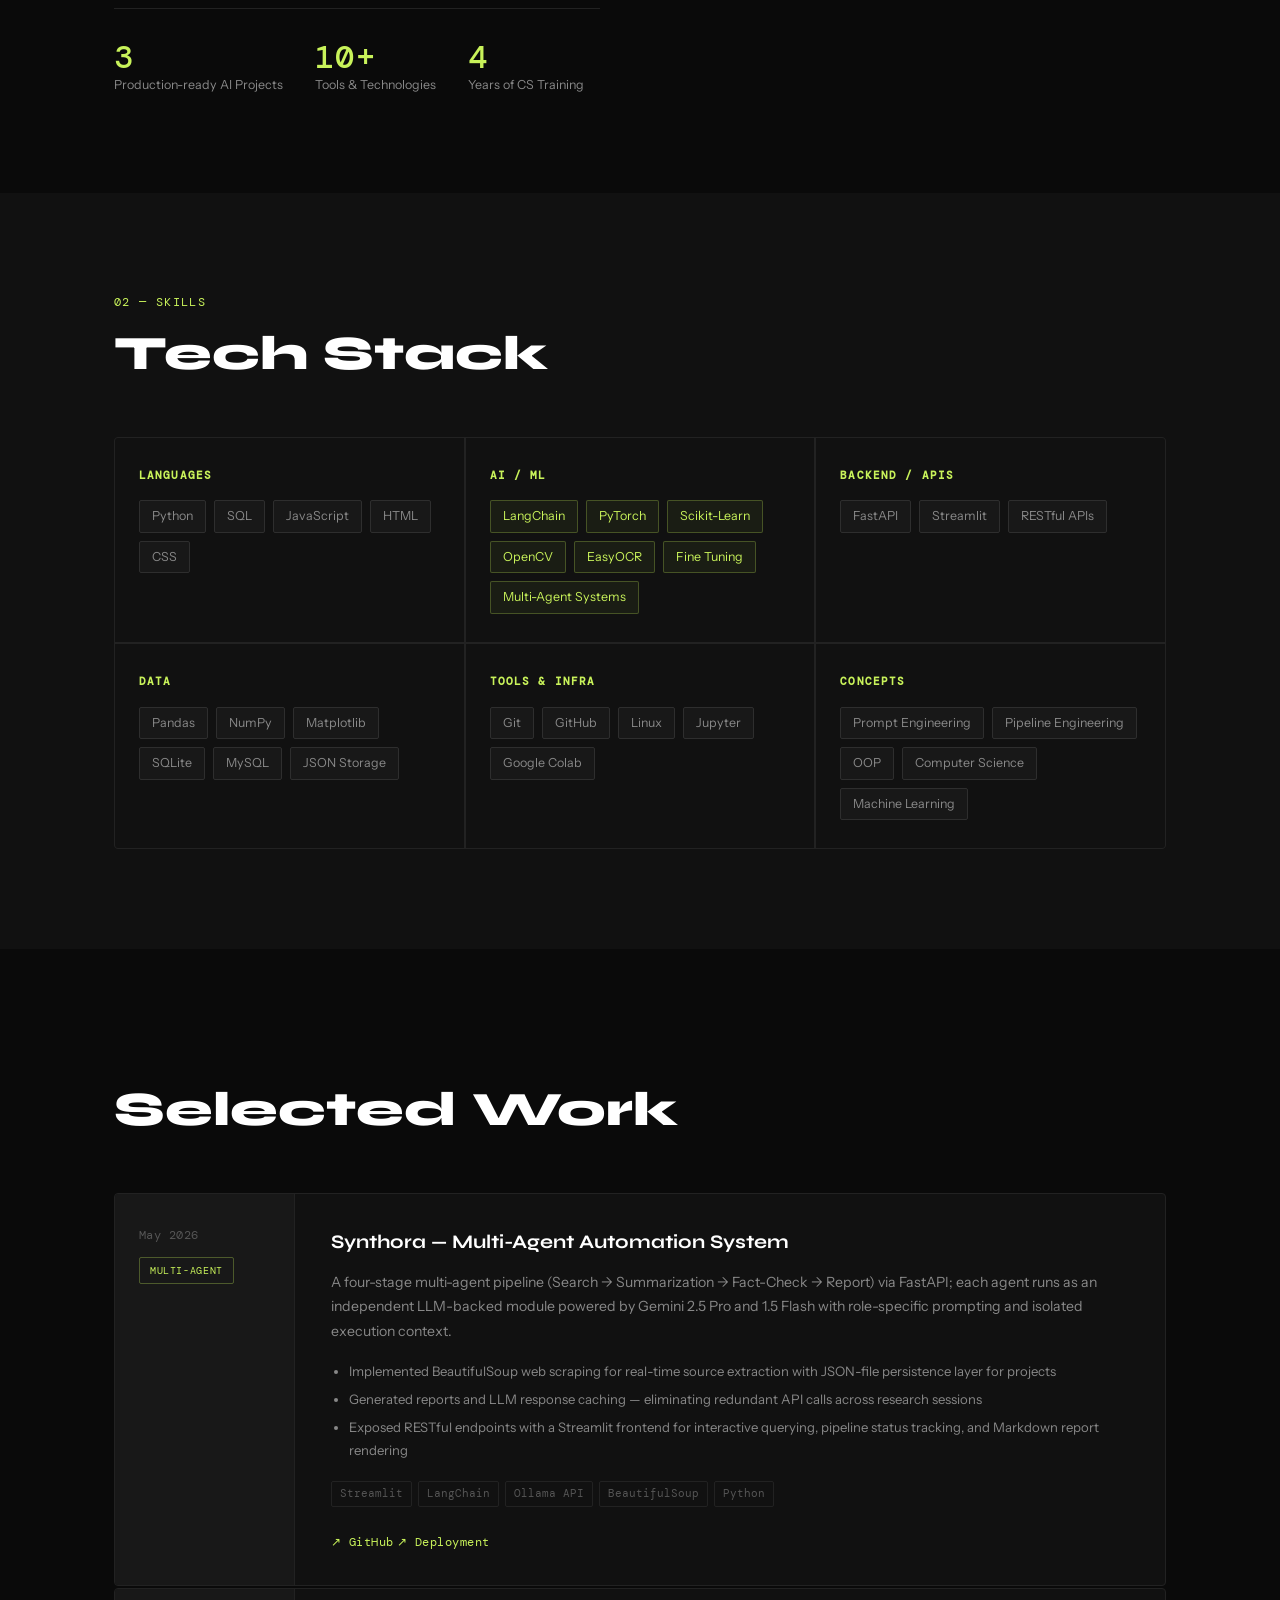
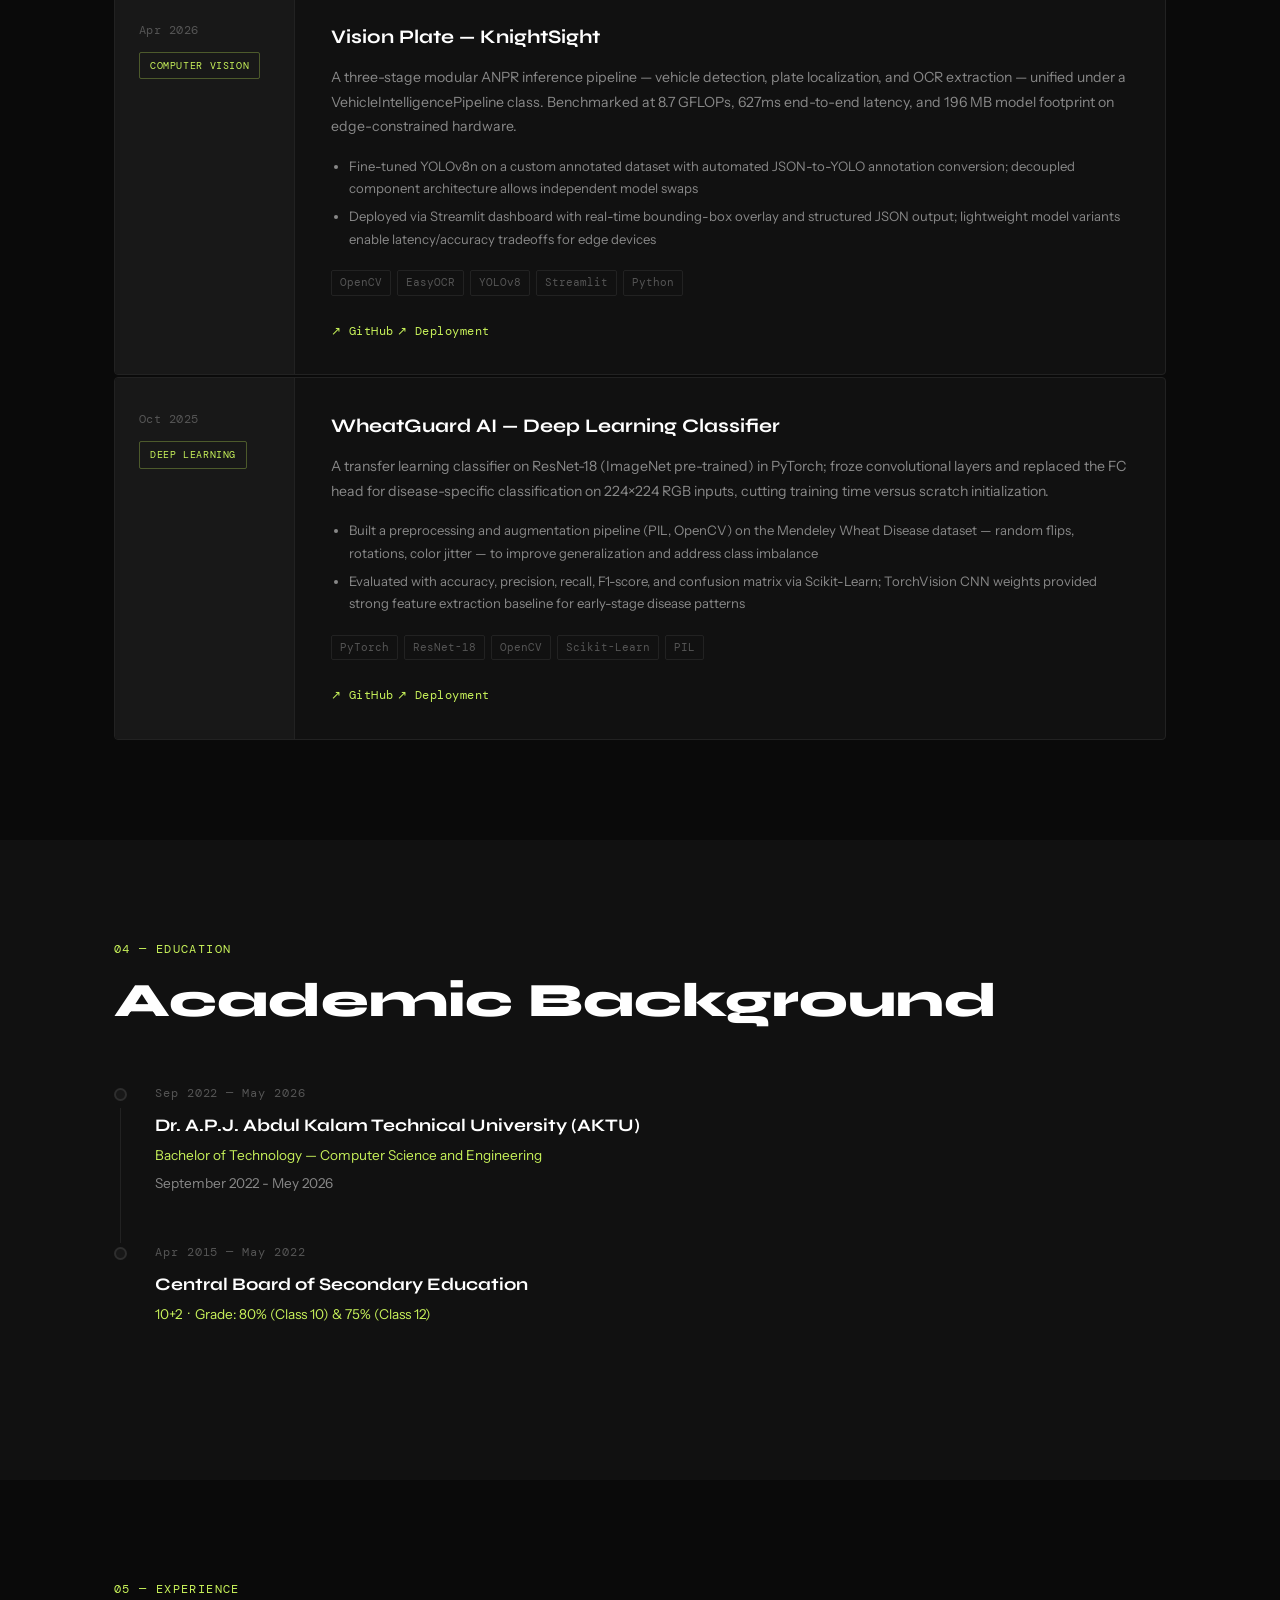
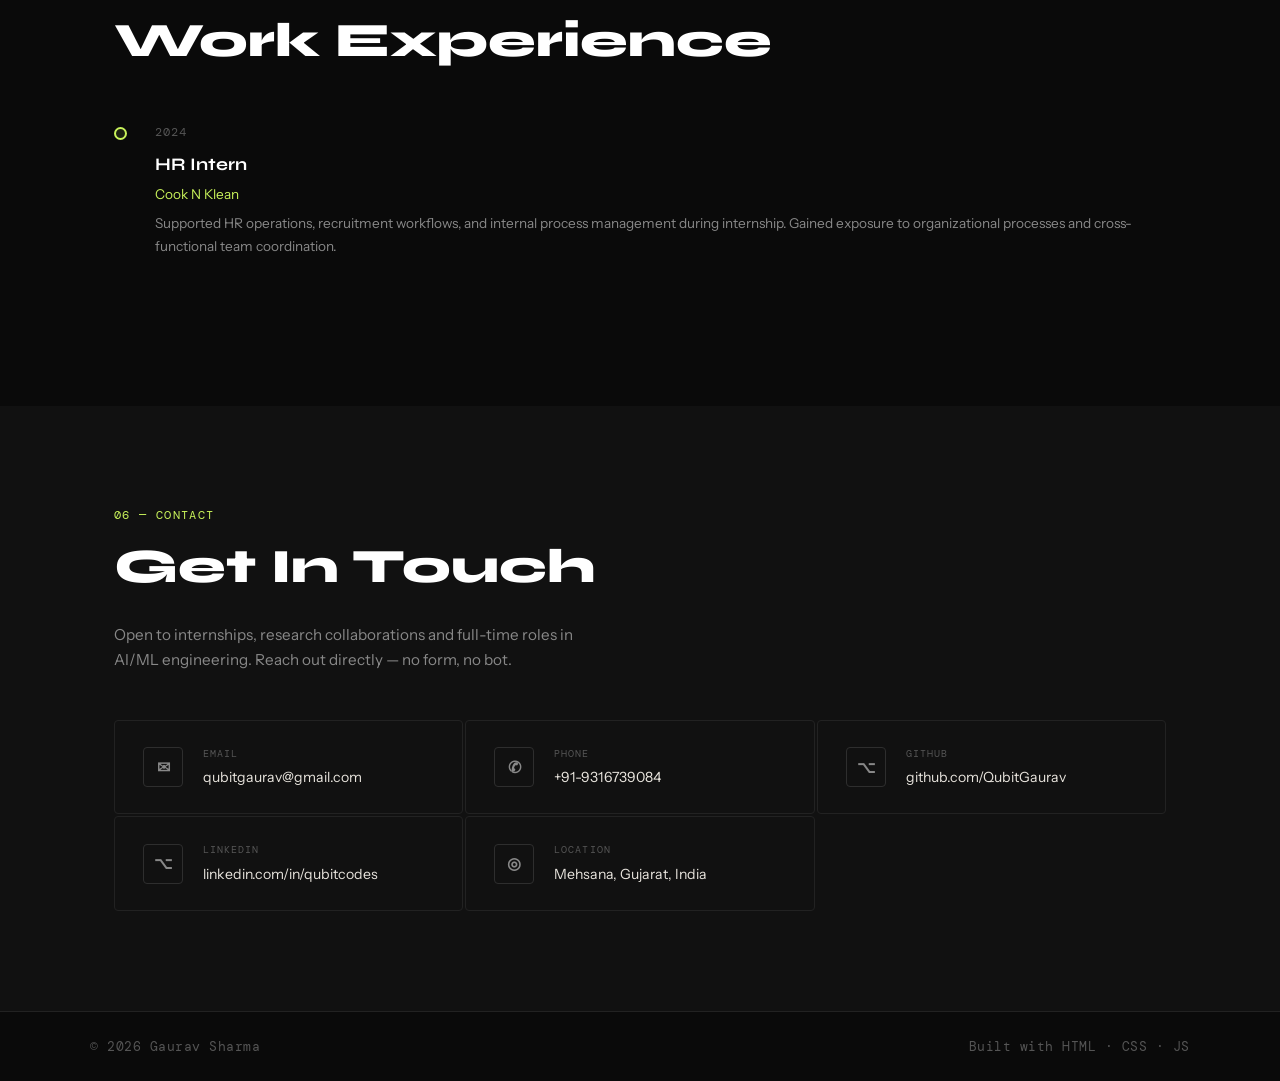
==== commit 54553f7e: "Adding Files" ====
--- a/index.html
+++ b/index.html
@@ -1,13 +1,17 @@
 <!DOCTYPE html>
 <html lang="en">
+
 <head>
   <meta charset="UTF-8" />
   <meta name="viewport" content="width=device-width, initial-scale=1.0" />
   <title>Gaurav Sharma — Generative AI Engineer</title>
   <link rel="stylesheet" href="style.css" />
   <link rel="preconnect" href="https://fonts.googleapis.com" />
-  <link href="https://fonts.googleapis.com/css2?family=Syne:wght@400;600;700;800&family=DM+Mono:wght@300;400;500&family=Instrument+Sans:wght@400;500;600&display=swap" rel="stylesheet" />
+  <link
+    href="https://fonts.googleapis.com/css2?family=Syne:wght@400;600;700;800&family=DM+Mono:wght@300;400;500&family=Instrument+Sans:wght@400;500;600&display=swap"
+    rel="stylesheet" />
 </head>
+
 <body>
 
   <!-- ============ NAVIGATION ============ -->
@@ -39,6 +43,7 @@
         Multi-Agent Systems &amp; AI Automation with Python, FastAPI &amp; LangChain
       </p>
       <div class="hero-cta">
+        <a href="https://www.linkedin.com/in/qubitcodes/" target="_blank" class="btn btn-outline">LinkedIn</a>
         <a href="https://github.com/QubitGaurav" target="_blank" class="btn btn-outline">GitHub</a>
         <a href="mailto:qubitgaurav@gmail.com" class="btn btn-solid">Email Me</a>
       </div>
@@ -193,21 +198,26 @@
             <span class="project-badge">Multi-Agent</span>
           </div>
           <div class="project-body">
-            <h3>AI Research Agent — Multi-Agent Automation System</h3>
+            <h3>Synthora — Multi-Agent Automation System</h3>
             <p>
               A four-stage multi-agent pipeline (Search → Summarization → Fact-Check → Report)
               via FastAPI; each agent runs as an independent LLM-backed module powered by
               Gemini 2.5 Pro and 1.5 Flash with role-specific prompting and isolated execution context.
             </p>
             <ul>
-              <li>Implemented BeautifulSoup web scraping for real-time source extraction with JSON-file persistence layer for projects</li>
-              <li>Generated reports and LLM response caching — eliminating redundant API calls across research sessions</li>
-              <li>Exposed RESTful endpoints with a Streamlit frontend for interactive querying, pipeline status tracking, and Markdown report rendering</li>
+              <li>Implemented BeautifulSoup web scraping for real-time source extraction with JSON-file persistence
+                layer for projects</li>
+              <li>Generated reports and LLM response caching — eliminating redundant API calls across research sessions
+              </li>
+              <li>Exposed RESTful endpoints with a Streamlit frontend for interactive querying, pipeline status
+                tracking, and Markdown report rendering</li>
             </ul>
             <div class="project-stack">
-              <span>FastAPI</span><span>LangChain</span><span>Gemini 2.5 Pro</span><span>Streamlit</span><span>BeautifulSoup</span><span>Python</span>
-            </div>
-            <a href="https://github.com/QubitGaurav/AI_Research_Agent" target="_blank" class="project-link mono">↗ GitHub</a>
+              <span>Streamlit</span><span>LangChain</span><span>Ollama
+                API</span><span>BeautifulSoup</span><span>Python</span>
+            </div>
+            <a href="https://github.com/QubitGaurav/Synthora" target="_blank" class="project-link mono">↗ GitHub</a>
+            <a href="https://synthora.streamlit.app/" target="_blank" class="project-link mono">↗ Deployment</a>
           </div>
         </article>
 
@@ -218,20 +228,23 @@
             <span class="project-badge">Computer Vision</span>
           </div>
           <div class="project-body">
-            <h3>Automatic Number Plate Recognition (ANPR) — KnightSight</h3>
+            <h3>Vision Plate — KnightSight</h3>
             <p>
               A three-stage modular ANPR inference pipeline — vehicle detection, plate localization,
               and OCR extraction — unified under a VehicleIntelligencePipeline class. Benchmarked at
               8.7 GFLOPs, 627ms end-to-end latency, and 196 MB model footprint on edge-constrained hardware.
             </p>
             <ul>
-              <li>Fine-tuned YOLOv8n on a custom annotated dataset with automated JSON-to-YOLO annotation conversion; decoupled component architecture allows independent model swaps</li>
-              <li>Deployed via Streamlit dashboard with real-time bounding-box overlay and structured JSON output; lightweight model variants enable latency/accuracy tradeoffs for edge devices</li>
+              <li>Fine-tuned YOLOv8n on a custom annotated dataset with automated JSON-to-YOLO annotation conversion;
+                decoupled component architecture allows independent model swaps</li>
+              <li>Deployed via Streamlit dashboard with real-time bounding-box overlay and structured JSON output;
+                lightweight model variants enable latency/accuracy tradeoffs for edge devices</li>
             </ul>
             <div class="project-stack">
               <span>OpenCV</span><span>EasyOCR</span><span>YOLOv8</span><span>Streamlit</span><span>Python</span>
             </div>
-            <a href="https://github.com/QubitGaurav/ANPR" target="_blank" class="project-link mono">↗ GitHub</a>
+            <a href="https://github.com/QubitGaurav/Vision_Plate" target="_blank" class="project-link mono">↗ GitHub</a>
+            <a href="https://visionplate.streamlit.app/" target="_blank" class="project-link mono">↗ Deployment</a>
           </div>
         </article>
 
@@ -242,20 +255,25 @@
             <span class="project-badge">Deep Learning</span>
           </div>
           <div class="project-body">
-            <h3>Early Wheat Disease Detection — Deep Learning Classifier</h3>
+            <h3>WheatGuard AI — Deep Learning Classifier</h3>
             <p>
               A transfer learning classifier on ResNet-18 (ImageNet pre-trained) in PyTorch; froze
               convolutional layers and replaced the FC head for disease-specific classification on
               224×224 RGB inputs, cutting training time versus scratch initialization.
             </p>
             <ul>
-              <li>Built a preprocessing and augmentation pipeline (PIL, OpenCV) on the Mendeley Wheat Disease dataset — random flips, rotations, color jitter — to improve generalization and address class imbalance</li>
-              <li>Evaluated with accuracy, precision, recall, F1-score, and confusion matrix via Scikit-Learn; TorchVision CNN weights provided strong feature extraction baseline for early-stage disease patterns</li>
+              <li>Built a preprocessing and augmentation pipeline (PIL, OpenCV) on the Mendeley Wheat Disease dataset —
+                random flips, rotations, color jitter — to improve generalization and address class imbalance</li>
+              <li>Evaluated with accuracy, precision, recall, F1-score, and confusion matrix via Scikit-Learn;
+                TorchVision CNN weights provided strong feature extraction baseline for early-stage disease patterns
+              </li>
             </ul>
             <div class="project-stack">
               <span>PyTorch</span><span>ResNet-18</span><span>OpenCV</span><span>Scikit-Learn</span><span>PIL</span>
             </div>
-            <a href="https://github.com/QubitGaurav/Early_Wheat_Disease" target="_blank" class="project-link mono">↗ GitHub</a>
+            <a href="https://github.com/QubitGaurav/WheatGuard_AI" target="_blank" class="project-link mono">↗
+              GitHub</a>
+            <a href="https://wheatguard.streamlit.app/" target="_blank" class="project-link mono">↗ Deployment</a>
           </div>
         </article>
 
@@ -276,7 +294,7 @@
             <div class="timeline-date mono">Sep 2022 — May 2026</div>
             <h3>Dr. A.P.J. Abdul Kalam Technical University (AKTU)</h3>
             <p class="timeline-sub">Bachelor of Technology — Computer Science and Engineering</p>
-            <p class="timeline-detail">Hindustan College of Science and Technology, Lucknow</p>
+            <p class="timeline-detail">September 2022 - Mey 2026</p>
           </div>
         </div>
         <div class="timeline-item">
@@ -284,7 +302,7 @@
           <div class="timeline-content">
             <div class="timeline-date mono">Apr 2015 — May 2022</div>
             <h3>Central Board of Secondary Education</h3>
-            <p class="timeline-sub">10+2 &nbsp;·&nbsp; Grade: 80% (Class 12) &amp; 75% (Class 10)</p>
+            <p class="timeline-sub">10+2 &nbsp;·&nbsp; Grade: 80% (Class 10) &amp; 75% (Class 12)</p>
           </div>
         </div>
       </div>
@@ -347,6 +365,13 @@
             <div class="contact-value">github.com/QubitGaurav</div>
           </div>
         </a>
+        <a href="https://www.linkedin.com/in/qubitcodes/" target="_blank" class="contact-card">
+          <span class="contact-icon">⌥</span>
+          <div>
+            <div class="contact-label mono">LinkedIn</div>
+            <div class="contact-value">linkedin.com/in/qubitcodes</div>
+          </div>
+        </a>
         <div class="contact-card no-link">
           <span class="contact-icon">◎</span>
           <div>
@@ -368,4 +393,5 @@
 
   <script src="script.js"></script>
 </body>
-</html>
+
+</html>
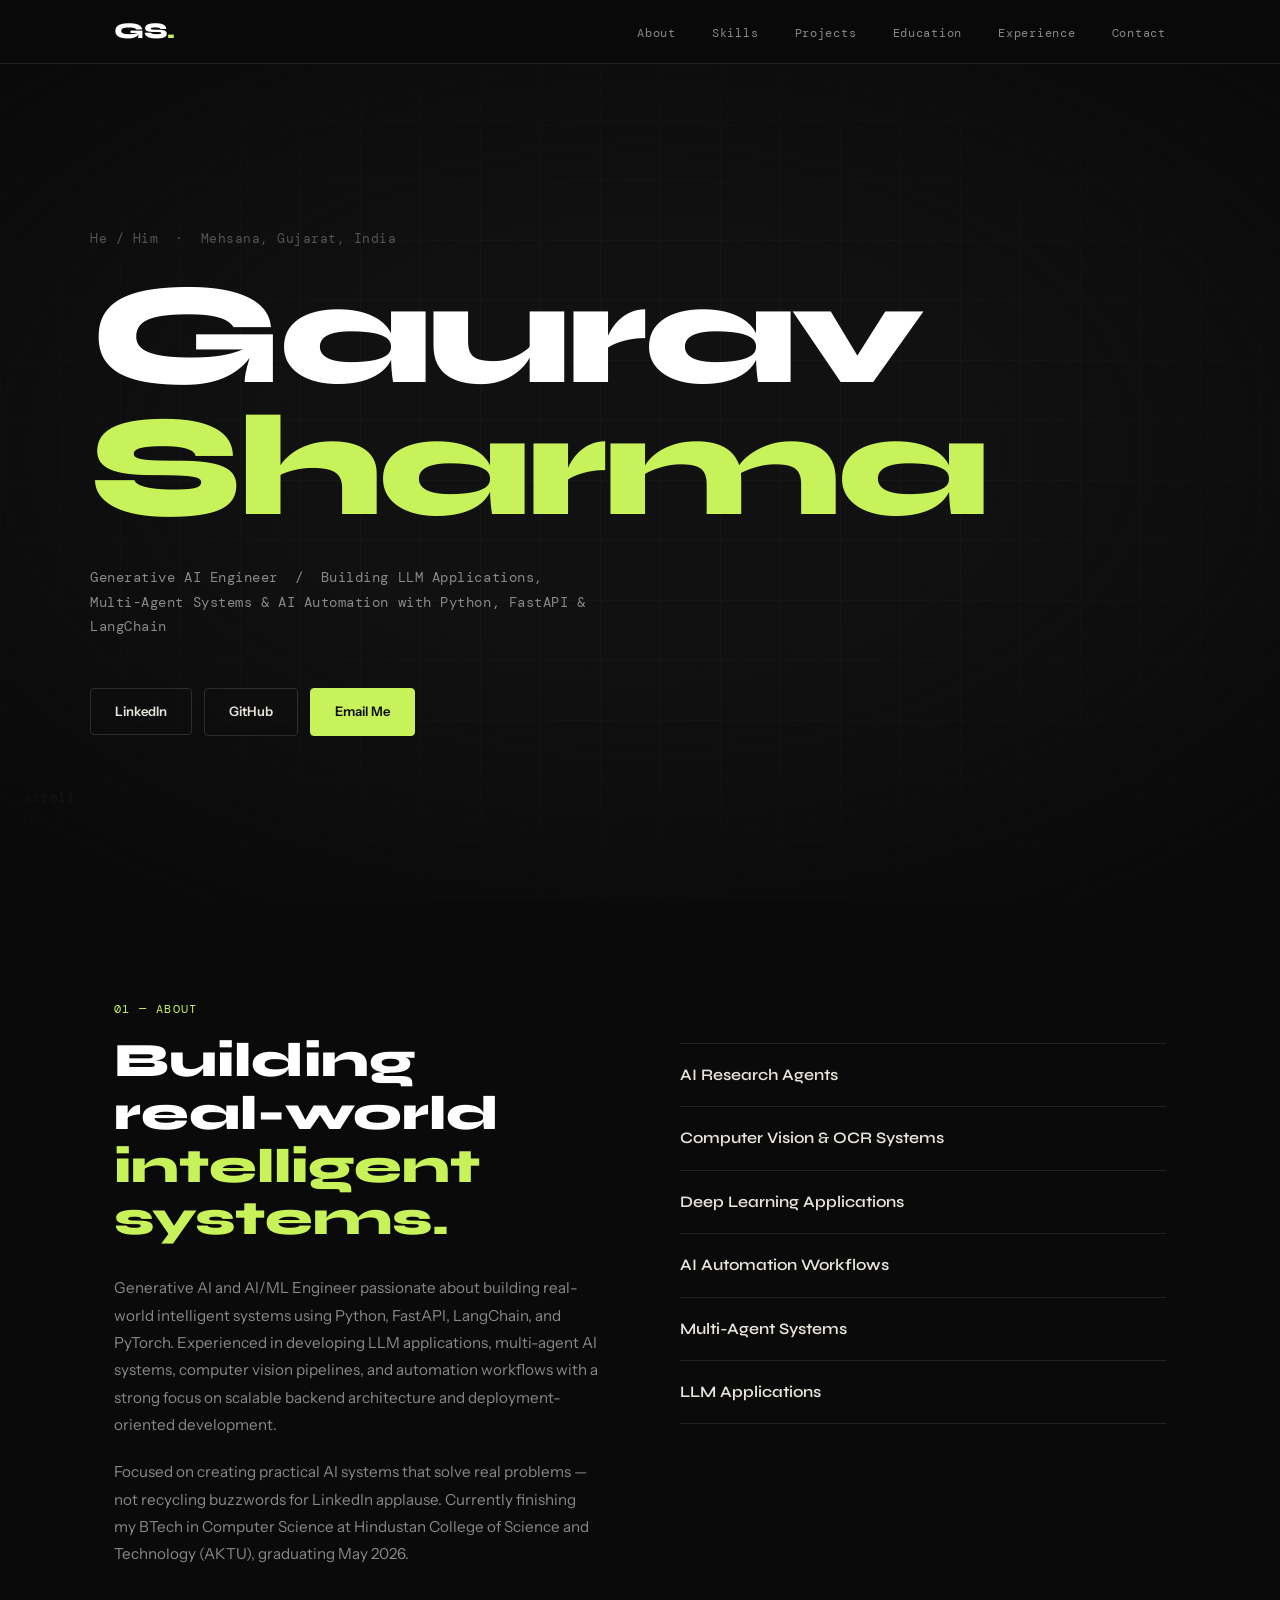
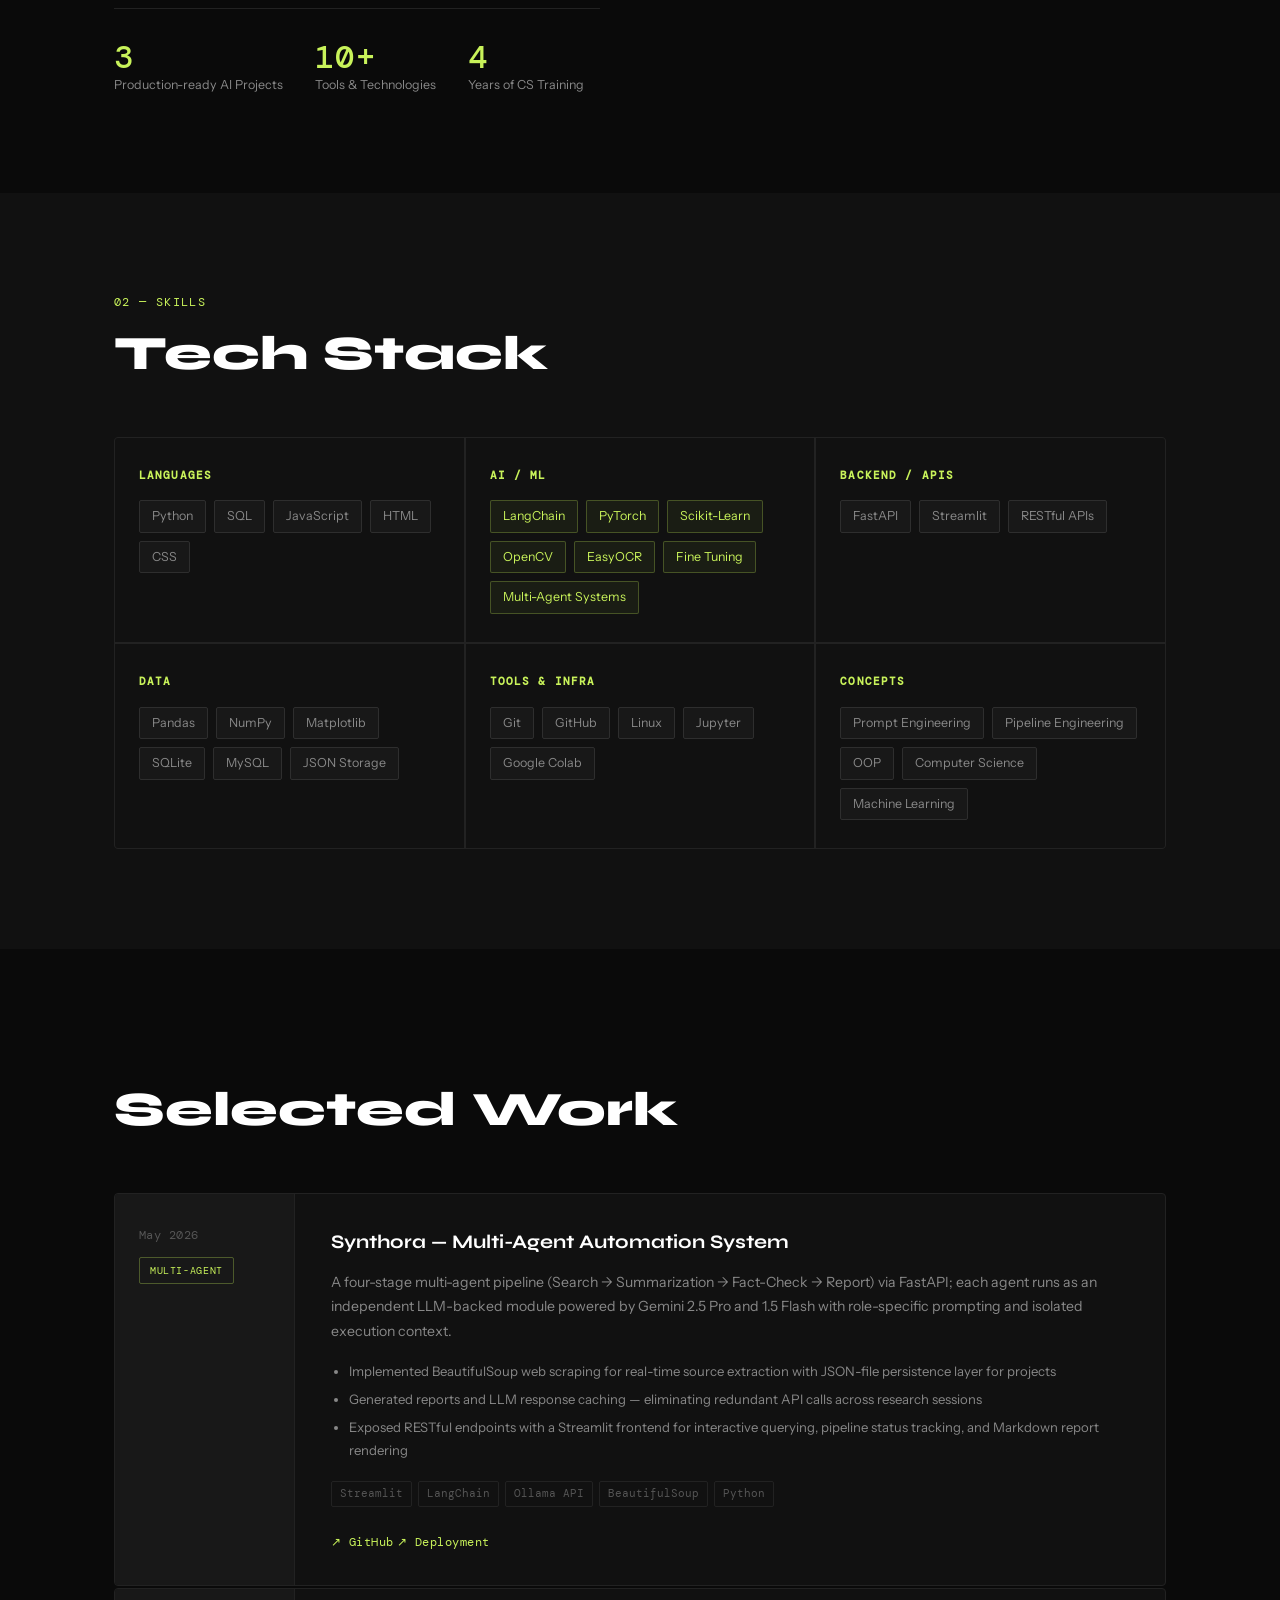
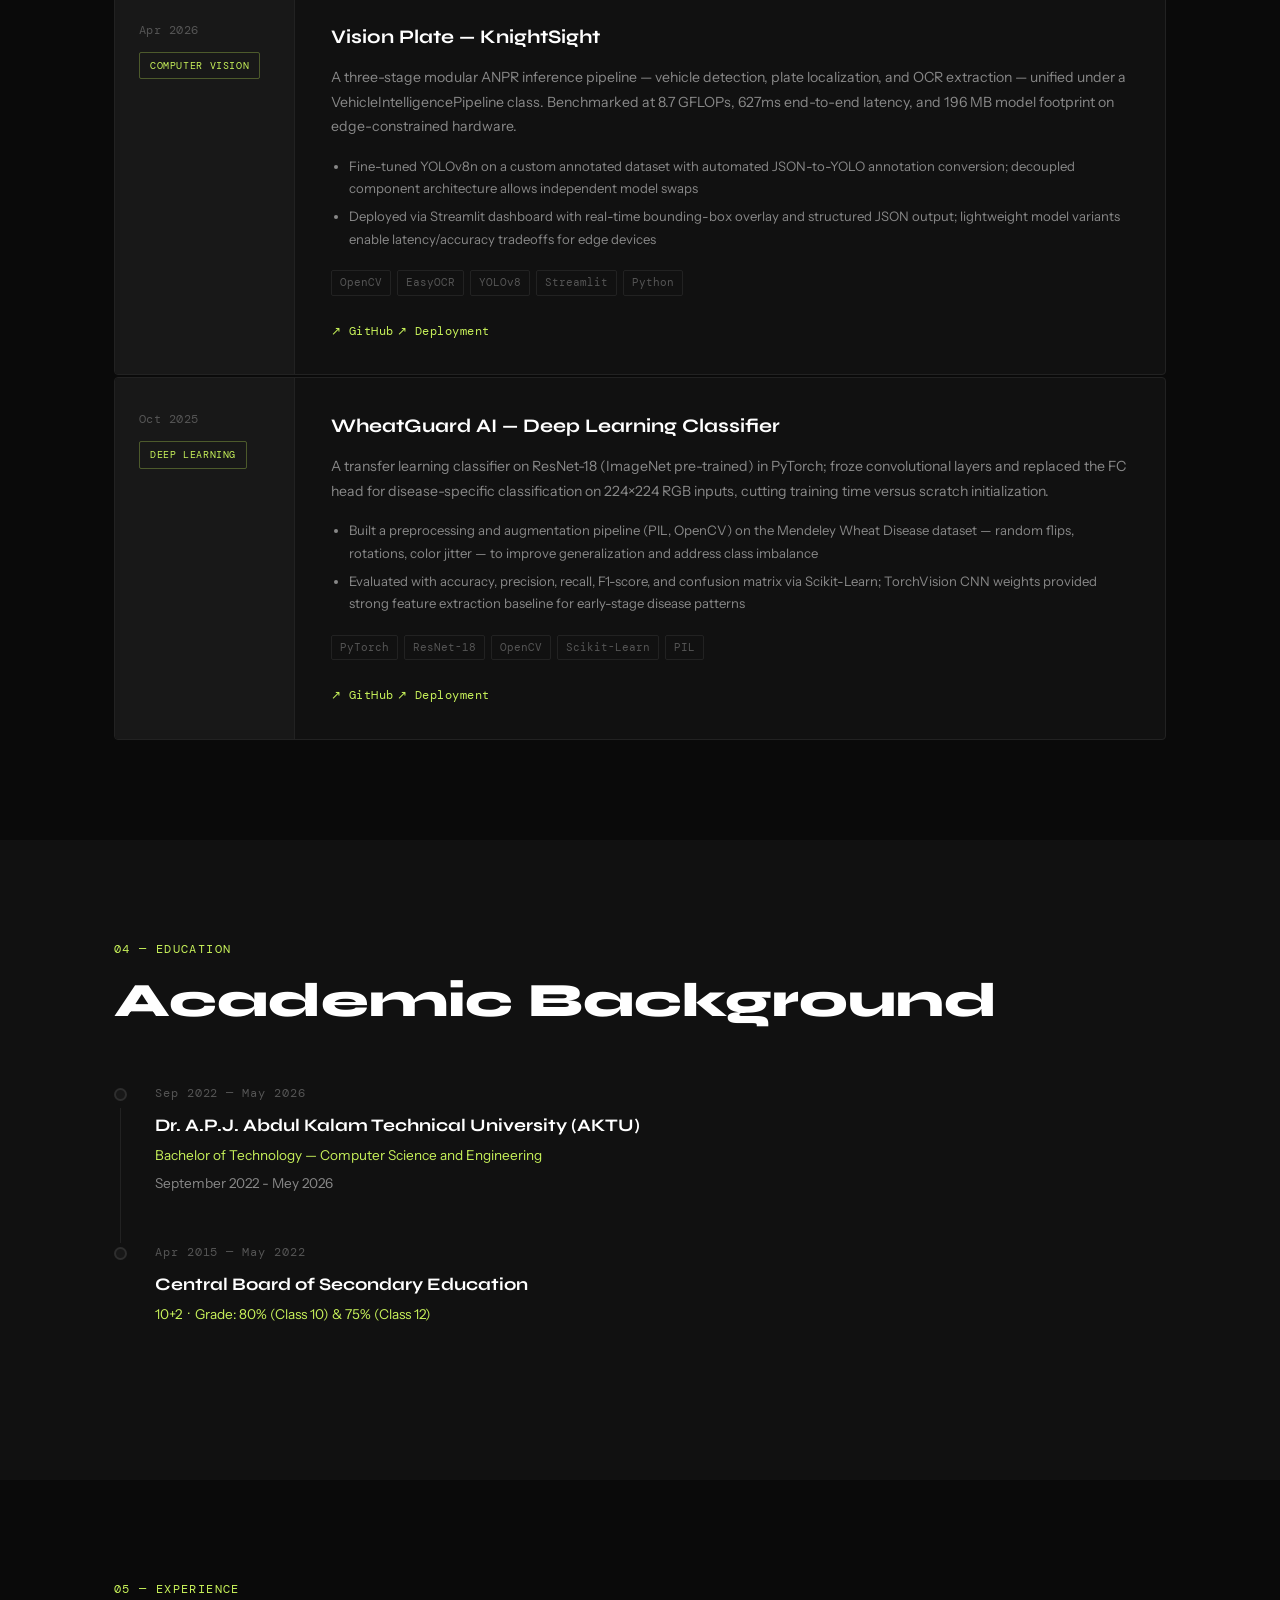
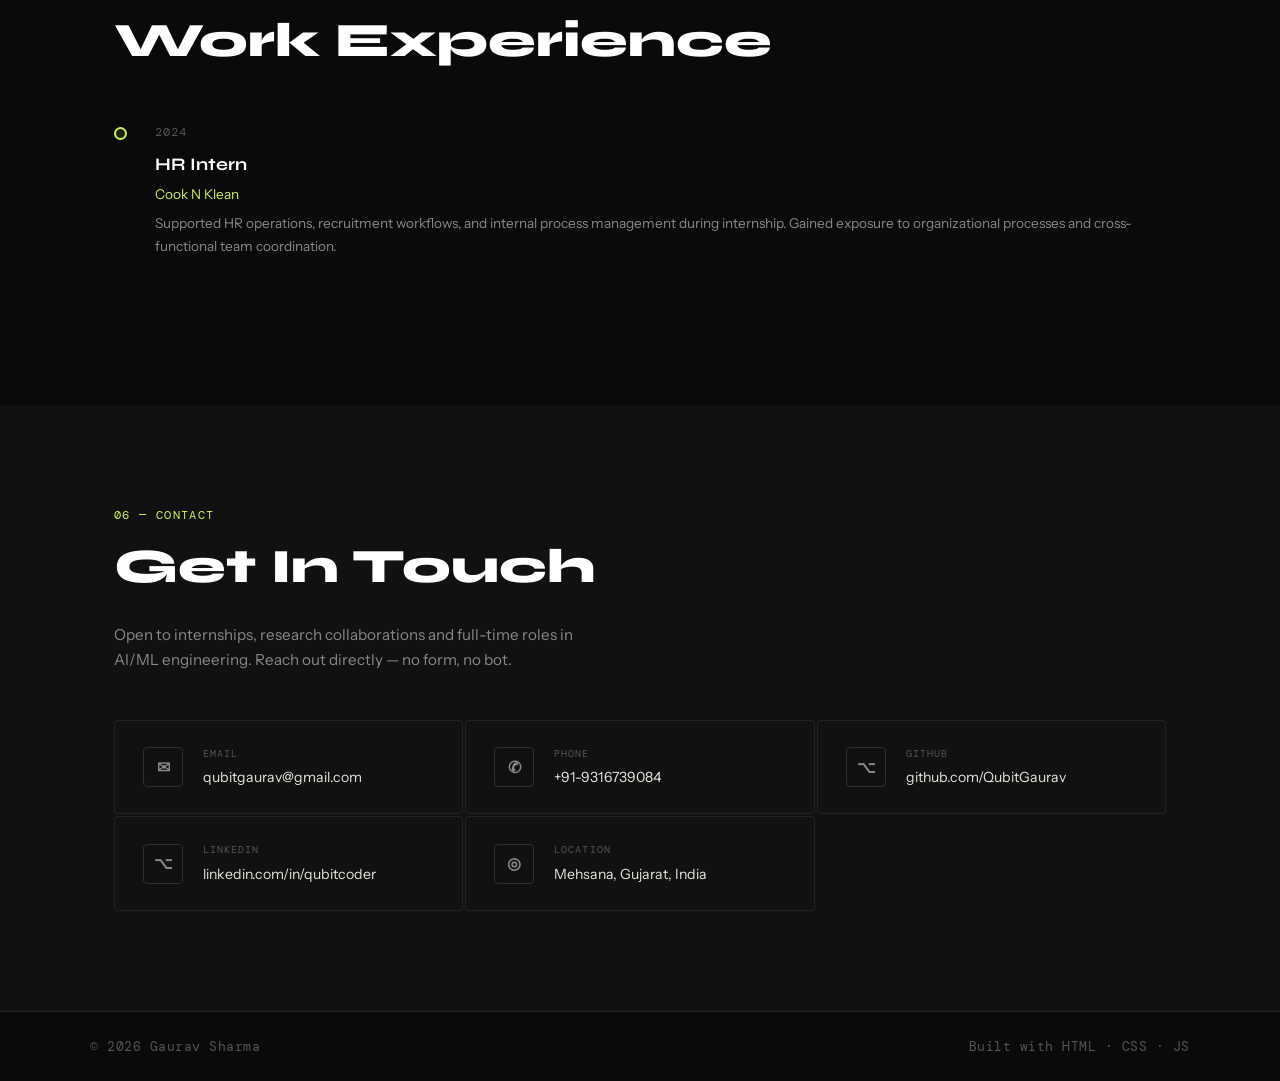
==== commit 7abc366b: "Update index.html" ====
--- a/index.html
+++ b/index.html
@@ -43,7 +43,7 @@
         Multi-Agent Systems &amp; AI Automation with Python, FastAPI &amp; LangChain
       </p>
       <div class="hero-cta">
-        <a href="https://www.linkedin.com/in/qubitcodes/" target="_blank" class="btn btn-outline">LinkedIn</a>
+        <a href="https://www.linkedin.com/in/qubitcoder/" target="_blank" class="btn btn-outline">LinkedIn</a>
         <a href="https://github.com/QubitGaurav" target="_blank" class="btn btn-outline">GitHub</a>
         <a href="mailto:qubitgaurav@gmail.com" class="btn btn-solid">Email Me</a>
       </div>
@@ -365,11 +365,11 @@
             <div class="contact-value">github.com/QubitGaurav</div>
           </div>
         </a>
-        <a href="https://www.linkedin.com/in/qubitcodes/" target="_blank" class="contact-card">
+        <a href="https://www.linkedin.com/in/qubitcoder/" target="_blank" class="contact-card">
           <span class="contact-icon">⌥</span>
           <div>
             <div class="contact-label mono">LinkedIn</div>
-            <div class="contact-value">linkedin.com/in/qubitcodes</div>
+            <div class="contact-value">linkedin.com/in/qubitcoder</div>
           </div>
         </a>
         <div class="contact-card no-link">
@@ -394,4 +394,4 @@
   <script src="script.js"></script>
 </body>
 
-</html>+</html>
